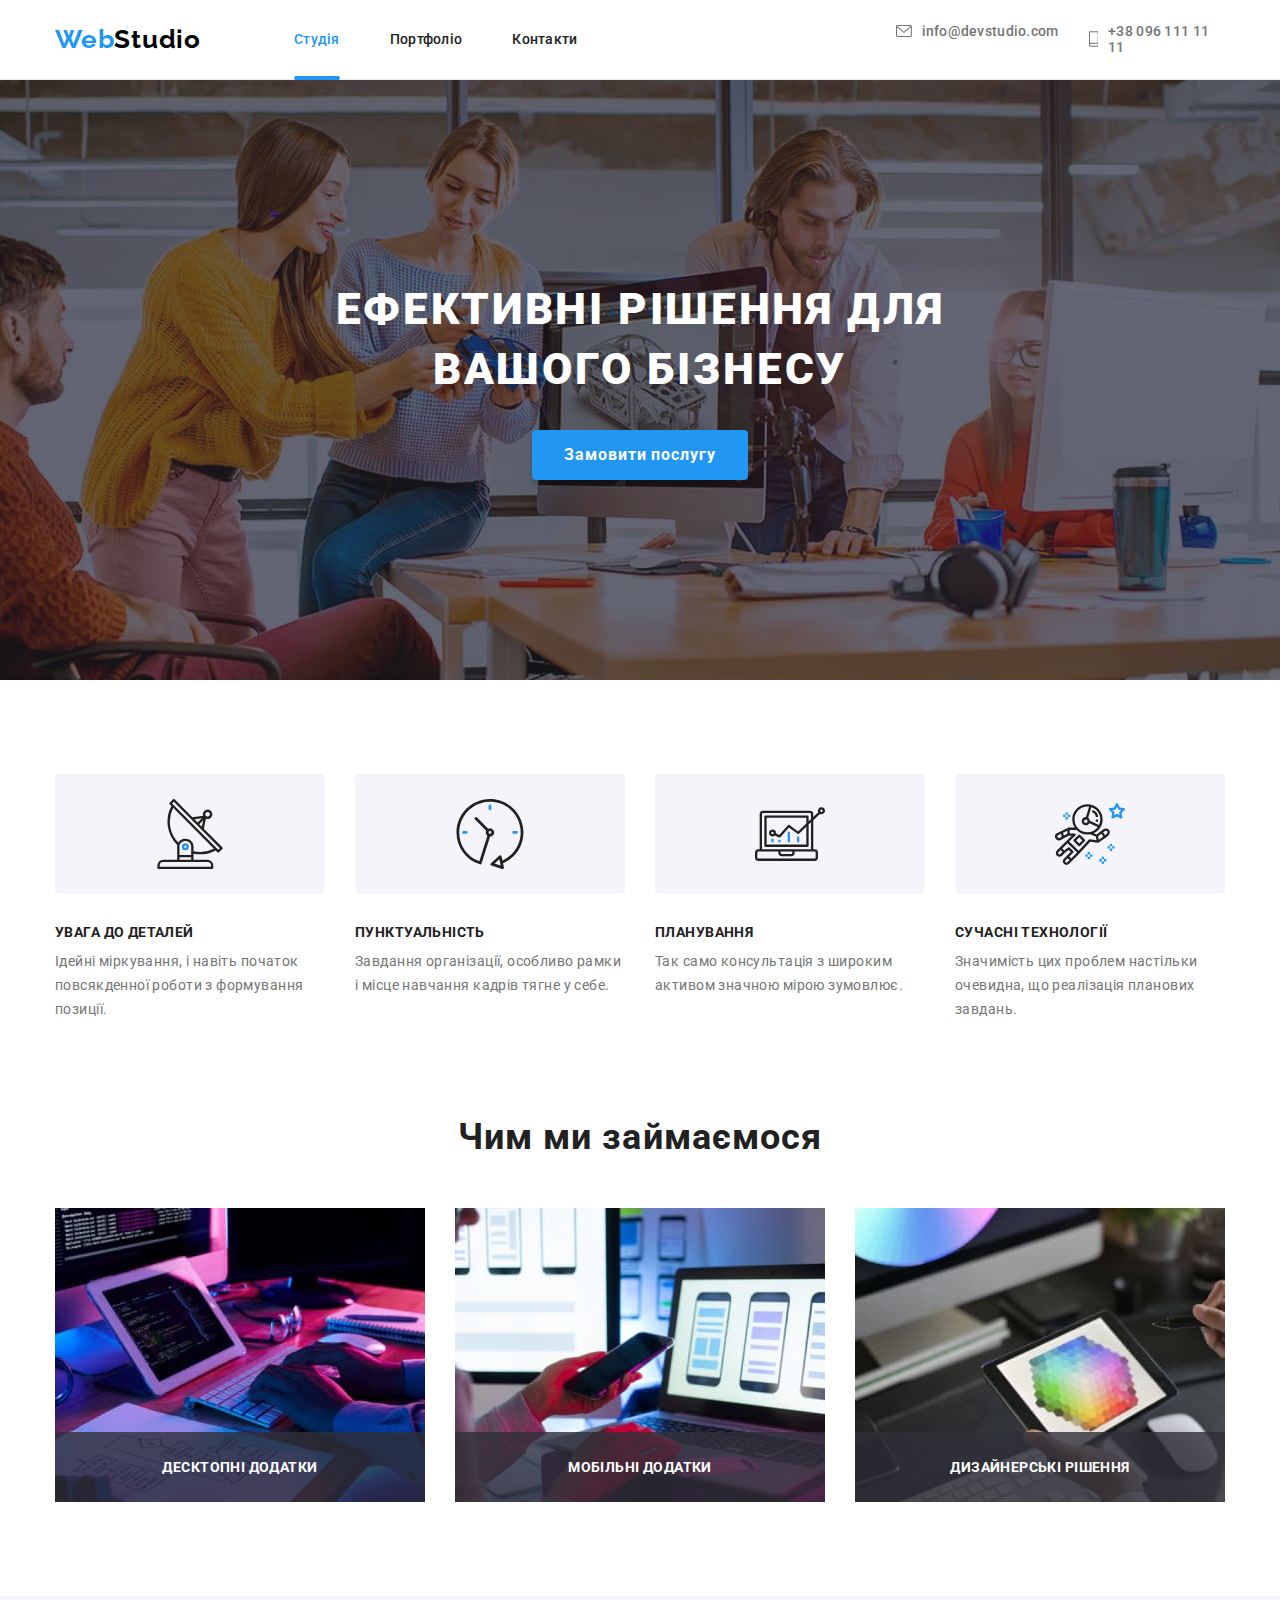
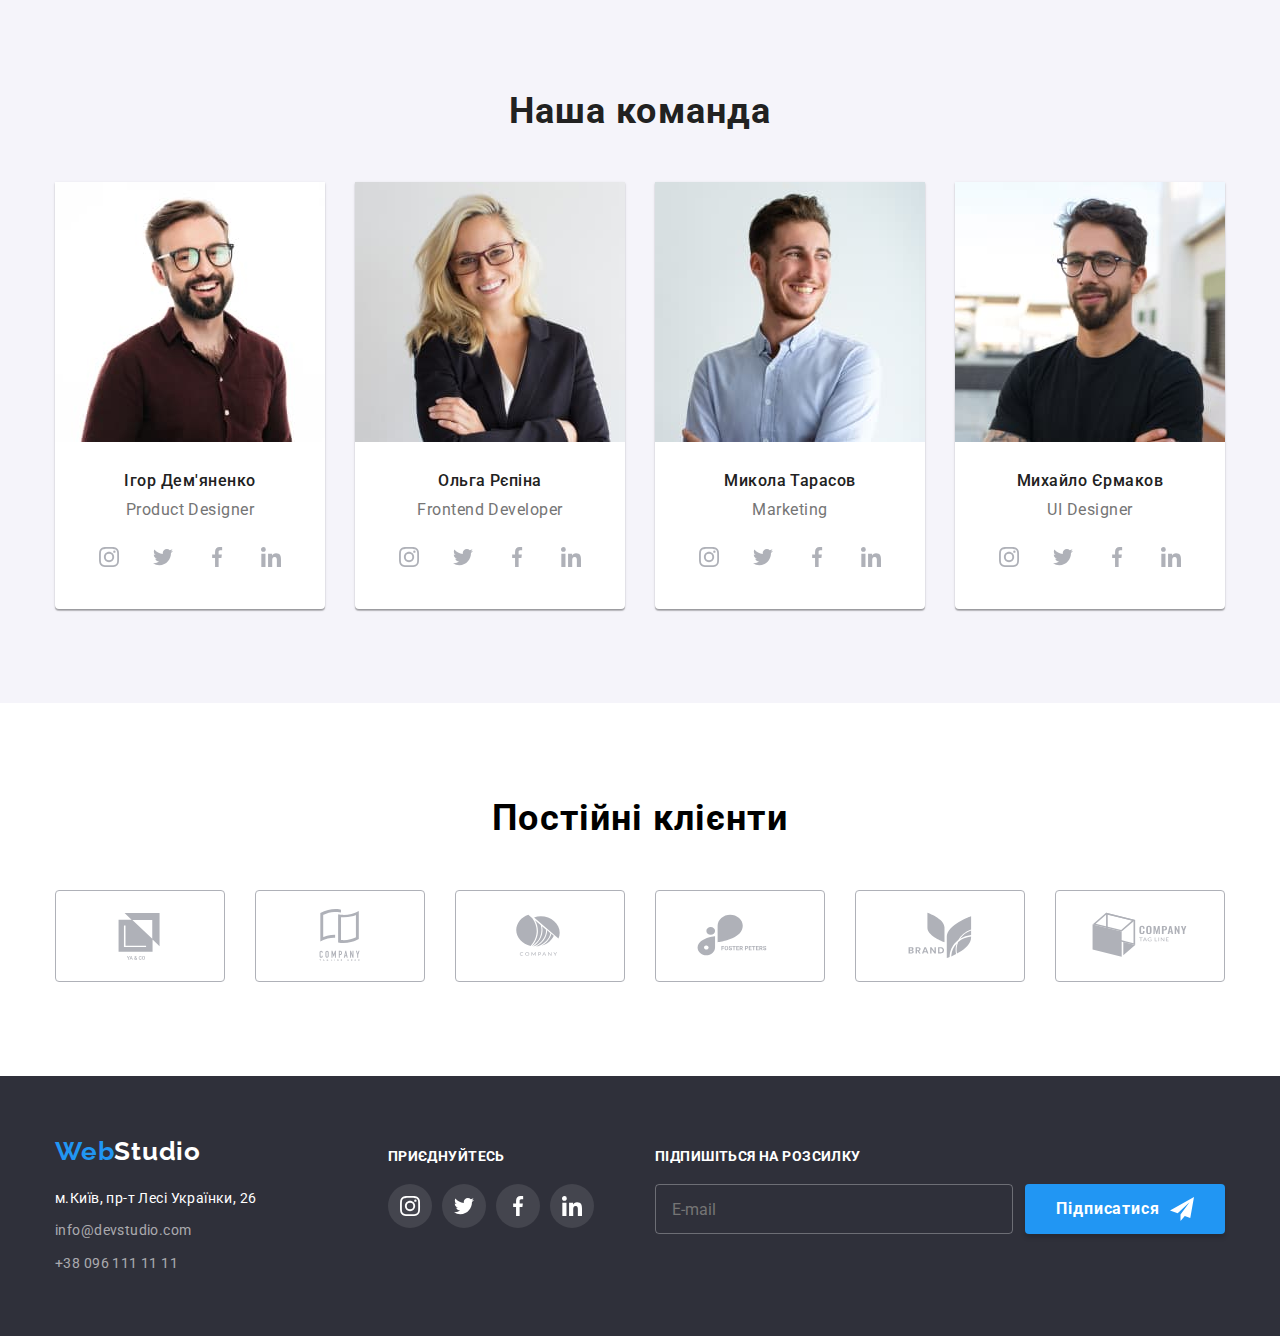
==== index.html @ 56762516 "classes renamed" ====
<!DOCTYPE html>
<html lang="uk">
  <head>
    <meta charset="UTF-8" />
    <meta http-equiv="X-UA-Compatible" content="IE=edge" />
    <meta name="viewport" content="width=device-width, initial-scale=1.0" />
    <link
      rel="stylesheet"
      href="https://cdnjs.cloudflare.com/ajax/libs/modern-normalize/3.0.1/modern-normalize.min.css"
    />
    <link rel="preconnect" href="https://fonts.googleapis.com" />
    <link rel="preconnect" href="https://fonts.gstatic.com" crossorigin />
    <link
      href="https://fonts.googleapis.com/css2?family=Raleway:wght@700&family=Roboto:ital,wght@0,400;0,500;0,700;0,900;1,100&display=swap"
      rel="stylesheet"
    />
    <link rel="stylesheet" href="./CSS/main.min.css" />
    <title>WebStudio</title>
  </head>
  <body>
    <header class="header">
      <div class="container container--header">
        <nav class="navigation">
          <ul class="navigation__list">
            <li class="navigation__item">
              <a href="index.html" class="logo"><span class="logo__web">Web</span>Studio</a>
            </li>
            <li class="navigation__item">
              <a href="index.html" class="navigation__link navigation__link--active">Студія</a>
            </li>
            <li class="navigation__item">
              <a href="portfolio.html" class="navigation__link">Портфоліо</a>
            </li>
            <li class="navigation__item">
              <a href="test.html" class="navigation__link">Контакти</a>
            </li>
          </ul>
        </nav>
        <address class="contacts">
          <ul class="contacts__list">
            <li class="contacts__item">
              <a href="mailto:info@devstudio.com" class="contacts__link">
                <svg class="contacts__icon" width="16px" height="12px">
                  <use href="./images/SVG/icons.svg#icon-email"></use>
                </svg>
                info@devstudio.com</a
              >
            </li>
            <li class="contacts__item">
              <a href="tel:+380961111111" class="contacts__link">
                <svg class="contacts__icon" width="10" height="16">
                  <use href="./images/SVG/icons.svg#icon-phone"></use></svg
                >+38 096 111 11 11</a
              >
            </li>
          </ul>
        </address>
      </div>
    </header>
    <main>
      <section class="section section--hero">
        <div class="container container--hero">
          <h1 class="hero">Ефективні рішення для вашого бізнесу</h1>
          <button type="submit" class="main-button" data-modal-open>Замовити послугу</button>
        </div>
      </section>
      <section class="section section--our-benefits">
        <div class="container">
          <div class="our-benefits">
            <h2 class="our-benefits__headline">Our benefits</h2>
            <ul class="our-benefits__list">
              <li class="our-benefits__item">
                <div class="our-benefits__icon-card">
                  <svg class="our-benefits__icon" width="70px" height="70px">
                    <use href="/images/SVG/icons.svg#icon-antenna"></use>
                  </svg>
                </div>
                <h3 class="our-benefits__subtitle">УВАГА ДО ДЕТАЛЕЙ</h3>
                <p class="our-benefits__description">
                  Ідейні міркування, і навіть початок повсякденної роботи з формування позиції.
                </p>
              </li>
              <li class="our-benefits__item">
                <div class="our-benefits__icon-card">
                  <svg class="our-benefits__icon" width="70px" height="70px">
                    <use href="/images/SVG/icons.svg#icon-clock"></use>
                  </svg>
                </div>
                <h3 class="our-benefits__subtitle">ПУНКТУАЛЬНІСТЬ</h3>
                <p class="our-benefits__description">
                  Завдання організації, особливо рамки і місце навчання кадрів тягне у себе.
                </p>
              </li>
              <li class="our-benefits__item">
                <div class="our-benefits__icon-card">
                  <svg class="our-benefits__icon" width="70px" height="70px">
                    <use href="/images/SVG/icons.svg#icon-diagram"></use>
                  </svg>
                </div>
                <h3 class="our-benefits__subtitle">ПЛАНУВАННЯ</h3>
                <p class="our-benefits__description">
                  Так само консультація з широким активом значною мірою зумовлює.
                </p>
              </li>
              <li class="our-benefits__item">
                <div class="our-benefits__icon-card">
                  <svg class="our-benefits__icon" width="70px" height="70px">
                    <use href="/images/SVG/icons.svg#icon-astronaut"></use>
                  </svg>
                </div>
                <h3 class="our-benefits__subtitle">СУЧАСНІ ТЕХНОЛОГІЇ</h3>
                <p class="our-benefits__description">
                  Значимість цих проблем настільки очевидна, що реалізація планових завдань.
                </p>
              </li>
            </ul>
          </div>
        </div>
      </section>
      <section class="section">
        <div class="container">
          <div class="what-do-we-do">
            <h2 class="what-do-we-do__title">Чим ми займаємося</h2>
            <ul class="what-do-we-do__list">
              <li class="what-do-we-do__item">
                <img
                  src="/images/our-services/our-services1.jpg"
                  alt="Робочий стіл програміста який кодить. Клавіатура, монітор, планшет, мишка."
                  width="370px"
                  class="what-do-we-do__card"
                />
                <h3 class="what-do-we-do__description">Десктопні додатки</h3>
              </li>
              <li class="what-do-we-do__item">
                <img
                  src="/images/our-services/our-services2.jpg"
                  alt="Програміст що сидить за ноутбуком з телефоном в руці"
                  width="370px"
                  class="what-do-we-do__card"
                />
                <h3 class="what-do-we-do__description">Мобільні додатки</h3>
              </li>
              <li class="what-do-we-do__item">
                <img
                  src="/images/our-services/our-services3.jpg"
                  alt="Планшет на якому працюють"
                  width="370px"
                  class="what-do-we-do__card"
                />
                <h3 class="what-do-we-do__description">Дизайнерські рішення</h3>
              </li>
            </ul>
          </div>
        </div>
      </section>
      <section class="section section--our-team">
        <div class="container">
          <div class="our-team">
            <h2 class="our-team__headline">Наша команда</h2>
            <ul class="our-team__list">
              <li class="our-team__item">
                <img
                  src="/images/employee/employee1.jpg"
                  alt="Чоловік в окулярах з бородою в бордовій футболці"
                  width="270px"
                />
                <div class="our-team__info">
                  <h3 class="our-team__employee">Ігор Дем'яненко</h3>
                  <p class="our-team__position">Product Designer</p>
                  <div class="social-media">
                    <ul class="social-media__list">
                      <li class="social-media__item">
                        <a href="#" class="social-media__link">
                          <svg class="social-media__icon" width="20x" height="20px">
                            <use href="/images/SVG/icons.svg#icon-instagram"></use></svg
                        ></a>
                      </li>
                      <li class="social-media__item">
                        <a href="#" class="social-media__link">
                          <svg class="social-media__icon" width="20x" height="20px">
                            <use href="/images/SVG/icons.svg#icon-twitter"></use></svg
                        ></a>
                      </li>
                      <li class="social-media__item">
                        <a href="#" class="social-media__link">
                          <svg class="social-media__icon" width="20x" height="20px">
                            <use href="/images/SVG/icons.svg#icon-facebook"></use></svg
                        ></a>
                      </li>
                      <li class="social-media__item">
                        <a href="#" class="social-media__link">
                          <svg class="social-media__icon" width="20x" height="20px">
                            <use href="/images/SVG/icons.svg#icon-linkedin"></use></svg
                        ></a>
                      </li>
                    </ul>
                  </div>
                </div>
              </li>
              <li class="our-team__item">
                <img
                  src="/images/employee/employee2.jpg"
                  alt="Жінка в окулярах з білим волоссям в офісному піджаку"
                  width="270px"
                />
                <div class="our-team__info">
                  <h3 class="our-team__employee">Ольга Рєпіна</h3>
                  <p class="our-team__position">Frontend Developer</p>
                  <div class="social-media">
                    <ul class="social-media__list">
                      <li class="social-media__item">
                        <a href="#" class="social-media__link">
                          <svg class="social-media__icon" width="20x" height="20px">
                            <use href="/images/SVG/icons.svg#icon-instagram"></use></svg
                        ></a>
                      </li>
                      <li class="social-media__item">
                        <a href="#" class="social-media__link">
                          <svg class="social-media__icon" width="20x" height="20px">
                            <use href="/images/SVG/icons.svg#icon-twitter"></use></svg
                        ></a>
                      </li>
                      <li class="social-media__item">
                        <a href="#" class="social-media__link">
                          <svg class="social-media__icon" width="20x" height="20px">
                            <use href="/images/SVG/icons.svg#icon-facebook"></use></svg
                        ></a>
                      </li>
                      <li class="social-media__item">
                        <a href="#" class="social-media__link">
                          <svg class="social-media__icon" width="20x" height="20px">
                            <use href="/images/SVG/icons.svg#icon-linkedin"></use></svg
                        ></a>
                      </li>
                    </ul>
                  </div>
                </div>
              </li>
              <li class="our-team__item">
                <img
                  src="/images/employee/employee3.jpg"
                  alt="Чоловік що посміхається в блакитній рубашці"
                  width="270px"
                />
                <div class="our-team__info">
                  <h3 class="our-team__employee">Микола Тарасов</h3>
                  <p class="our-team__position">Marketing</p>
                  <div class="social-media">
                    <ul class="social-media__list">
                      <li class="social-media__item">
                        <a href="#" class="social-media__link">
                          <svg class="social-media__icon" width="20x" height="20px">
                            <use href="/images/SVG/icons.svg#icon-instagram"></use></svg
                        ></a>
                      </li>
                      <li class="social-media__item">
                        <a href="#" class="social-media__link">
                          <svg class="social-media__icon" width="20x" height="20px">
                            <use href="/images/SVG/icons.svg#icon-twitter"></use></svg
                        ></a>
                      </li>
                      <li class="social-media__item">
                        <a href="#" class="social-media__link">
                          <svg class="social-media__icon" width="20x" height="20px">
                            <use href="/images/SVG/icons.svg#icon-facebook"></use></svg
                        ></a>
                      </li>
                      <li class="social-media__item">
                        <a href="#" class="social-media__link">
                          <svg class="social-media__icon" width="20x" height="20px">
                            <use href="/images/SVG/icons.svg#icon-linkedin"></use></svg
                        ></a>
                      </li>
                    </ul>
                  </div>
                </div>
              </li>
              <li class="our-team__item">
                <img
                  src="/images/employee/employee4.jpg"
                  alt=" Чоловік, в окулярах з темним волоссям і бородою, стоїть з схрещеними руками."
                  width="270px"
                />
                <div class="our-team__info">
                  <h3 class="our-team__employee">Михайло Єрмаков</h3>
                  <p class="our-team__position">UI Designer</p>
                  <div class="social-media">
                    <ul class="social-media__list">
                      <li class="social-media__item">
                        <a href="#" class="social-media__link">
                          <svg class="social-media__icon" width="20x" height="20px">
                            <use href="/images/SVG/icons.svg#icon-instagram"></use></svg
                        ></a>
                      </li>
                      <li class="social-media__item">
                        <a href="#" class="social-media__link">
                          <svg class="social-media__icon" width="20x" height="20px">
                            <use href="/images/SVG/icons.svg#icon-twitter"></use></svg
                        ></a>
                      </li>
                      <li class="social-media__item">
                        <a href="#" class="social-media__link">
                          <svg class="social-media__icon" width="20x" height="20px">
                            <use href="/images/SVG/icons.svg#icon-facebook"></use></svg
                        ></a>
                      </li>
                      <li class="social-media__item">
                        <a href="#" class="social-media__link">
                          <svg class="social-media__icon" width="20x" height="20px">
                            <use href="/images/SVG/icons.svg#icon-linkedin"></use></svg
                        ></a>
                      </li>
                    </ul>
                  </div>
                </div>
              </li>
            </ul>
          </div>
        </div>
      </section>
      <section class="section">
        <div class="container">
          <div class="clients">
            <h2 class="clients__title">Постійні клієнти</h2>
            <ul class="clients__list">
              <li class="clients__item">
                <a href="" class="clients__link">
                  <svg class="clients__icon" width="160" height="60">
                    <use href="/images/SVG/icons.svg#icon-logo-1"></use></svg
                ></a>
              </li>
              <li class="clients__item">
                <a href="" class="clients__link">
                  <svg class="clients__icon" width="160" height="60">
                    <use href="/images/SVG/icons.svg#icon-logo-2"></use></svg
                ></a>
              </li>
              <li class="clients__item">
                <a href="" class="clients__link">
                  <svg class="clients__icon" width="160" height="60">
                    <use href="/images/SVG/icons.svg#icon-logo-3"></use></svg
                ></a>
              </li>
              <li class="clients__item">
                <a href="" class="clients__link">
                  <svg class="clients__icon" width="160" height="60">
                    <use href="/images/SVG/icons.svg#icon-logo-4"></use></svg
                ></a>
              </li>
              <li class="clients__item">
                <a href="" class="clients__link">
                  <svg class="clients__icon" width="160" height="60">
                    <use href="/images/SVG/icons.svg#icon-logo-5"></use></svg
                ></a>
              </li>
              <li class="clients__item">
                <a href="" class="clients__link">
                  <svg class="clients__icon" width="160" height="60">
                    <use href="/images/SVG/icons.svg#icon-logo-6"></use></svg
                ></a>
              </li>
            </ul>
          </div>
        </div>
      </section>
    </main>
    <footer class="footer">
      <div class="container container--footer">
        <div>
          <a href="index.html" class="logo logo--footer"
            ><span class="logo__web">Web</span>Studio</a
          >
          <address>
            <ul>
              <li class="footer__item">
                <a href="https://www.google.com/maps" class="footer__link footer__link--location"
                  >м.Київ, пр-т Лесі Українки, 26</a
                >
              </li>
              <li class="footer__item">
                <a href="mailto:info@devstudio.com" class="footer__link">info@devstudio.com </a>
              </li>
              <li class="footer__item">
                <a href="tel:+380961111111" class="footer__link">+38 096 111 11 11</a>
              </li>
            </ul>
          </address>
        </div>
        <div class="footer__social-media">
          <h2 class="footer__join">приєднуйтесь</h2>
          <div class="social-media">
            <ul class="social-media__list social-media__list--footer">
              <li class="social-media__item">
                <a href="#" class="social-media__link social-media__link--footer">
                  <svg
                    class="social-media__icon social-media__icon--footer"
                    width="20x"
                    height="20px"
                  >
                    <use href="/images/SVG/icons.svg#icon-instagram"></use></svg
                ></a>
              </li>
              <li class="social-media__item">
                <a href="#" class="social-media__link social-media__link--footer">
                  <svg
                    class="social-media__icon social-media__icon--footer"
                    width="20x"
                    height="20px"
                  >
                    <use href="/images/SVG/icons.svg#icon-twitter"></use></svg
                ></a>
              </li>
              <li class="social-media__item">
                <a href="#" class="social-media__link social-media__link--footer">
                  <svg
                    class="social-media__icon social-media__icon--footer"
                    width="20x"
                    height="20px"
                  >
                    <use href="/images/SVG/icons.svg#icon-facebook"></use></svg
                ></a>
              </li>
              <li class="social-media__item">
                <a href="#" class="social-media__link social-media__link--footer">
                  <svg
                    class="social-media__icon social-media__icon--footer"
                    width="20x"
                    height="20px"
                  >
                    <use href="/images/SVG/icons.svg#icon-linkedin"></use></svg
                ></a>
              </li>
            </ul>
          </div>
        </div>
        <div class="subscription">
          <h2 class="subscription__title">Підпишіться на розсилку</h2>
          <form name="subscription" class="subscription__form">
            <input
              type="email"
              class="subscription__input"
              placeholder="E-mail"
              name="subscription-email"
            />
            <button type="submit" class="main-button main-button--footer">
              Підписатися
              <svg class="icon-telegram" width="24" height="24">
                <use href="/images/SVG/icons.svg#icon-telegram"></use>
              </svg>
            </button>
          </form>
        </div>
      </div>
    </footer>
    <div class="backdrop is-hidden" data-modal>
      <div class="modal">
        <button type="button" class="modal-button-close" data-modal-close>
          <svg class="modal-button-close-icon" width="11px" height="11px">
            <use href="/images/SVG/icons.svg#icon-close"></use>
          </svg>
        </button>
        <div>
          <h2 class="modal-title">Залиште свої дані, ми вам передзвонимо</h2>
          <form name="customer-data">
            <label for="user-name" class="modal-input-label">Ім'я</label>
            <div class="modal-input-wrapper">
              <input type="text" id="user-name" name="user-name" class="modal-input" />
              <svg class="input-icon" width="18px" height="18px">
                <use href="/images/SVG/icons.svg#icon-person"></use>
              </svg>
            </div>

            <label for="user-phone" class="modal-input-label">Телефон</label>
            <div class="modal-input-wrapper">
              <input type="tel" id="user-phone" name="user-phone" class="modal-input" />
              <svg class="input-icon" width="18px" height="18px">
                <use href="/images/SVG/icons.svg#icon-pick-up-phone"></use>
              </svg>
            </div>

            <label for="user-email" class="modal-input-label">Пошта</label>
            <div class="modal-input-wrapper">
              <input type="email" id="user-email" name="user-email" class="modal-input" />
              <svg class="input-icon" width="18px" height="18px">
                <use href="/images/SVG/icons.svg#icon-input-email"></use>
              </svg>
            </div>

            <label for="user-comment" class="modal-input-label">Коментар</label>
            <textarea
              name="user-comment"
              id="user-comment"
              placeholder="Введіть текст"
              class="modal-comment"
            ></textarea>

            <div class="terms-agreement-wrapper">
              <input
                type="checkbox"
                id="terms-checkbox"
                class="checkbox-input visually-hidden"
                name="terms-agreement"
              />
              <label for="terms-checkbox" class="checkbox-label"
                >Погоджуюся з розсилкою та приймаю
                <a href="#" class="terms-link">Умови договору</a></label
              >
            </div>
            <button type="submit" class="main-button main-button--submit">Відправити</button>
          </form>
        </div>
      </div>
    </div>
    <script src="./js/modal.js"></script>
  </body>
</html>
---- CSS/main.min.css ----
:root{--main-color: #212121;--secondary-color: #2196F3;--description-color: #757575;--function: cubic-bezier(0.4, 0, 0.2, 1) 250ms}body{font-family:Roboto,sans-serif;font-weight:400;font-style:normal}a{text-decoration:none}h1,h2,h3,h4,h5,h6{margin:0;padding:0}p{margin:0}ul{padding-left:0;margin:0;list-style:none}img{display:block}button{margin:0;border:0}.container{width:1200px;padding:0 15px;margin:0 auto}.section{padding-top:94px;padding-bottom:94px}.header{border-bottom:1px solid #ececec}.container--header{display:flex;align-items:center}.navigation__list{display:flex;list-style:none;align-items:center}.navigation__item{margin-right:50px;padding-bottom:31px;padding-top:32px;position:relative}.navigation__item:first-child{margin-right:93px;padding:0}.navigation__item:last-child{margin-right:0}.navigation__link{display:block;color:var(--main-color);font-weight:500;font-size:14px;line-height:1.14;letter-spacing:.02em;transition:color var(--function)}.navigation__link:hover,.navigation__link:focus{color:var(--secondary-color)}.navigation__link--active{color:var(--secondary-color)}.navigation__link--active::before{position:absolute;width:100%;height:4px;border-radius:2px;content:"";background-color:var(--secondary-color);bottom:-1px}.contacts{margin-left:318px}.contacts__list{display:flex;margin:0;list-style:none;padding:0}.contacts__item{margin-right:30px}.contacts__item:last-child{margin-right:0}.contacts__link{color:var(--description-color);font-style:normal;font-size:14px;line-height:1.17;font-weight:500;letter-spacing:.02em;display:flex;align-items:center;transition:color var(--function)}.contacts__icon{fill:var(--description-color);margin-right:10px;transition:fill var(--function)}.contacts__link:hover,.contacts__link:focus,.contacts__link:hover .contacts__icon,.contacts__link:focus .contacts__icon{color:var(--secondary-color);fill:var(--secondary-color)}.logo{font-family:raleway,sans-serif;font-weight:700;font-size:26px;line-height:1.19;color:#000;padding-top:24px;padding-bottom:24px;letter-spacing:.03em}.logo__web{color:var(--secondary-color)}.logo--footer{display:block;color:#fff;padding:0;margin-bottom:20px}.social-media__list{display:flex;gap:10px}.social-media__link{width:44px;height:44px;display:flex;justify-content:center;align-items:center;border-radius:50%;transition:background-color var(--function)}.social-media__icon{fill:#afb1b8;transition:fill var(--function)}.social-media__link:hover,.social-media__link:focus{background-color:var(--secondary-color)}.social-media__link:hover .social-media__icon,.social-media__link:focus .social-media__icon{fill:#fff}.social-media__link--footer{background-color:rgba(255,255,255,.1)}.social-media__icon--footer{fill:#fff}.section--hero{background-color:#2f303a;padding-top:200px;padding-bottom:200px;background-image:linear-gradient(to bottom, rgba(47, 48, 58, 0.4), rgba(47, 48, 58, 0.4)),url(/images/hero-image.jpg);background-repeat:no-repeat;background-position:center}.container--hero{display:flex;flex-direction:column;align-items:center}.hero{color:#fff;width:696px;text-transform:uppercase;font-weight:900;letter-spacing:.06em;font-size:44px;line-height:1.36;text-align:center;margin-bottom:30px}.section--our-benefits{padding-top:94px;padding-bottom:0}.our-benefits__headline{display:none}.our-benefits__list{display:flex;gap:30px}.our-benefits__icon-card{background-color:#f5f4fa;display:flex;justify-content:center;padding:25px 100px;margin-bottom:30px;border-radius:4px}.our-benefits__subtitle{font-size:14px;line-height:1.17;text-transform:uppercase;letter-spacing:.03em;margin-bottom:10px;color:var(--main-color)}.our-benefits__description{color:var(--description-color);letter-spacing:.03em;font-size:14px;line-height:1.71}.what-do-we-do__title{display:flex;justify-content:center;font-size:36px;line-height:1.17;letter-spacing:.03em;color:var(--main-color);margin-bottom:50px}.what-do-we-do__list{display:flex;justify-content:center;gap:30px}.what-do-we-do__item{position:relative}.what-do-we-do__description{display:flex;justify-content:center;align-items:center;background-color:rgba(47,48,58,.8);text-transform:uppercase;font-size:14px;line-height:1.172;width:370px;padding-top:27px;padding-bottom:27px;color:#fff;letter-spacing:.03em;position:absolute;bottom:0}.section--our-team{background-color:#f5f4fa}.our-team__headline{display:flex;justify-content:center;font-size:36px;line-height:1.17;color:var(--main-color);letter-spacing:.03em;margin-bottom:50px}.our-team__list{display:flex;gap:30px}.our-team__item{display:flex;flex-direction:column;align-items:center;background-color:#fff;box-shadow:0 2px 1px rgba(0,0,0,.2),0 1px 1px rgba(0,0,0,.14),0 1px 3px rgba(0,0,0,.12);border-bottom-left-radius:4px;border-bottom-right-radius:4px}.our-team__info{display:flex;flex-direction:column;align-items:center;padding:30px 32px}.our-team__employee{margin-bottom:10px;font-weight:500;font-size:16px;line-height:1.17;letter-spacing:.03em;color:var(--main-color)}.our-team__position{font-size:16px;line-height:1.17;letter-spacing:.03em;color:var(--description-color);margin-bottom:16px}.clients__title{display:flex;justify-content:center;font-size:36px;line-height:1.171;margin-bottom:50px;letter-spacing:.03em}.clients__list{display:flex;justify-content:center;gap:30px}.clients__link{display:flex;justify-content:center;align-items:center;width:170px;height:92px;border:1px solid #afb1b8;border-radius:4px;transition:border cubic-bezier(0.4, 0, 0.2, 1) 250ms}.clients__icon{fill:#afb1b8;transition:fill cubic-bezier(0.4, 0, 0.2, 1) 250ms}.clients__link:hover,.clients__link:focus,.clients__link:hover .clients__icon,.clients__link:focus .clients__icon{border-color:var(--secondary-color);fill:var(--secondary-color);cursor:pointer}.backdrop{position:fixed;background-color:rgba(0,0,0,.2);width:100%;height:100%;top:0;left:0;transition:opacity cubic-bezier(0.4, 0, 0.2, 1) 250ms,visibility cubic-bezier(0.4, 0, 0.2, 1) 250ms}.modal{position:absolute;top:50%;left:50%;transform:translate(-50%, -50%);width:528px;height:581px;background-color:#fff;padding:40px;box-shadow:0 2px 1px rgba(0,0,0,.2),0 1px 1px rgba(0,0,0,.14),0 1px 3px rgba(0,0,0,.12)}.modal-button-close{position:absolute;top:8px;right:8px;width:30px;height:30px;border-radius:50%;border:1px solid rgba(0,0,0,.1);background-color:#fff;cursor:pointer}.is-hidden{opacity:0;visibility:hidden;pointer-events:none}.modal-title{font-size:20px;line-height:1.172;color:var(--main-color);letter-spacing:.03em;display:flex;justify-content:center;margin-bottom:12px}.modal-input-label{display:block;font-size:12px;line-height:1.1716667;color:var(--description-color);letter-spacing:.01em;margin-bottom:4px}.modal-input{height:40px;padding:12px 12px 12px 42px;border-radius:4px;border:1px solid rgba(33,33,33,.2);width:100%;outline:none;font-size:16px;line-height:16px;transition:border-color cubic-bezier(0.4, 0, 0.2, 1) 250ms}.modal-input:focus,.modal-input:focus+.input-icon{border-color:var(--secondary-color);fill:var(--secondary-color)}.modal-input-wrapper{position:relative;margin-bottom:10px}.modal-input-wrapper:not(:last-child){margin-bottom:10px}.input-icon{position:absolute;left:12px;top:50%;transform:translateY(-50%);transition:fill cubic-bezier(0.4, 0, 0.2, 1) 250ms}.modal-comment{width:100%;height:120px;padding:12px 16px;font-size:12px;line-height:1.1716667;letter-spacing:.01em;border:1px solid rgba(33,33,33,.2);border-radius:4px;margin-bottom:20px;outline:none;transition:border-color cubic-bezier(0.4, 0, 0.2, 1) 250ms}.modal-comment:focus{border-color:var(--secondary-color)}.terms-agreement-wrapper{display:flex;align-items:center}.checkbox-label{position:relative;color:var(--description-color);font-size:14px;line-height:1.71;padding-left:36px;letter-spacing:.03em}.checkbox-label::before{position:absolute;content:"";width:16px;height:15px;border:2px solid var(--main-color);border-radius:2px;left:12px;top:50%;transform:translateY(-50%)}.checkbox-label::after{position:absolute;content:"";width:16px;height:15px;left:12px;top:50%;transform:translateY(-50%);background-image:url(/images/SVG/check.svg);opacity:0}.checkbox-input{-webkit-appearance:none;-moz-appearance:none;appearance:none}.checkbox-input:checked+.checkbox-label::after{opacity:1}.terms-link{text-decoration:underline;color:var(--secondary-color)}.main-button{width:216px;font-size:16px;line-height:1.875;font-weight:700;color:#fff;background-color:var(--secondary-color);letter-spacing:.06em;padding:10px 24px;border-radius:4px;transition:background-color var(--function);box-shadow:0 4px 4px rgba(0,0,0,.15)}.main-button:hover,.main-button:focus{background-color:#188ce8;cursor:pointer}.main-button--footer{display:flex;align-items:center;justify-content:center;width:200px}.icon-telegram{margin-left:10px}.main-button--submit{width:200px;margin-left:124px;margin-top:30px}.portfolio__title{display:none}.filter__list{display:flex;justify-content:center;margin-bottom:50px;gap:8px}.filter__button{font-weight:500;font-size:16px;line-height:1.625;padding:6px 25px;letter-spacing:.03em;border-radius:4px;background-color:#f5f4fa;color:var(--main-color);transition:color cubic-bezier(0.4, 0, 0.2, 1) 250ms,background-color cubic-bezier(0.4, 0, 0.2, 1) 250ms,box-shadow cubic-bezier(0.4, 0, 0.2, 1) 250ms}.filter__button:hover,.filter__button:focus{background-color:var(--secondary-color);color:#fff;cursor:pointer;box-shadow:0 2px 2px rgba(0,0,0,.12),0 1px 2px rgba(0,0,0,.08),0 3px 1px rgba(0,0,0,.1)}.portfolio__list{display:flex;flex-wrap:wrap;gap:30px}.portfolio__link{display:flex;flex-direction:column;transition:box-shadow cubic-bezier(0.4, 0, 0.2, 1) 250ms}.portfolio__link:hover,.portfolio__link:focus{box-shadow:1px 4px 6px 0 rgba(0,0,0,.16),0 4px 4px 0 rgba(0,0,0,.06),0 1px 1px 0 rgba(0,0,0,.12)}.portfolio__info{padding-top:20px;padding-bottom:19px;padding-left:23px;padding-right:23px;border-right:1px solid #eee;border-left:1px solid #eee;border-bottom:1px solid #eee}.portfolio__project{font-weight:700;font-size:18px;line-height:2;margin-bottom:4px;color:var(--main-color);letter-spacing:.06em}.portfolio__project-type{font-size:16px;line-height:1.875;color:var(--description-color);letter-spacing:.03em}.portfolio__card{position:relative;width:370px;height:294px;overflow:hidden}.portfolio__project-description{position:absolute;width:100%;height:100%;background-color:rgba(33,150,243,.9);color:#fff;top:0;transform:translateY(100%);transition:transform cubic-bezier(0.4, 0, 0.2, 1) 250ms;display:flex;padding-left:24px;padding-right:24px;justify-content:center;align-items:center;font-size:18px;line-height:1.556;letter-spacing:.03em}.portfolio__link:hover .portfolio__project-description,.portfolio__link:focus .portfolio__project-description{transform:translateY(0)}.footer{background-color:#2f303a;padding:60px 0}.container--footer{display:flex;justify-content:space-between}.footer__item{margin-bottom:9px;color:#fff}.footer__item:last-child{margin-bottom:0}.footer__link{color:rgba(255,255,255,.6);font-style:normal;font-size:14px;line-height:1.71;letter-spacing:.03em;transition:color cubic-bezier(0.4, 0, 0.2, 1) 250ms}.footer__link--location{color:#fff}.footer__link:hover,.footer__link:focus{color:var(--secondary-color)}.footer__social-media{padding-top:12px;margin-left:70px}.footer__join{text-transform:uppercase;font-size:14px;line-height:1.172;color:#fff;letter-spacing:.03em;margin-bottom:20px}.subscription{padding-top:12px}.subscription__title{text-transform:uppercase;font-size:14px;line-height:1.172;color:#fff;letter-spacing:.03em;margin-bottom:20px}.subscription__form{display:flex}.subscription__input{background-color:rgba(0,0,0,0);height:50px;width:358px;border:1px solid rgba(255,255,255,.3);border-radius:4px;color:#fff;outline:none;transition:border-color cubic-bezier(0.4, 0, 0.2, 1) 250ms;margin-right:12px;padding:15px 16px}.subscription__input:focus{border-color:var(--secondary-color)}/*# sourceMappingURL=main.min.css.map */
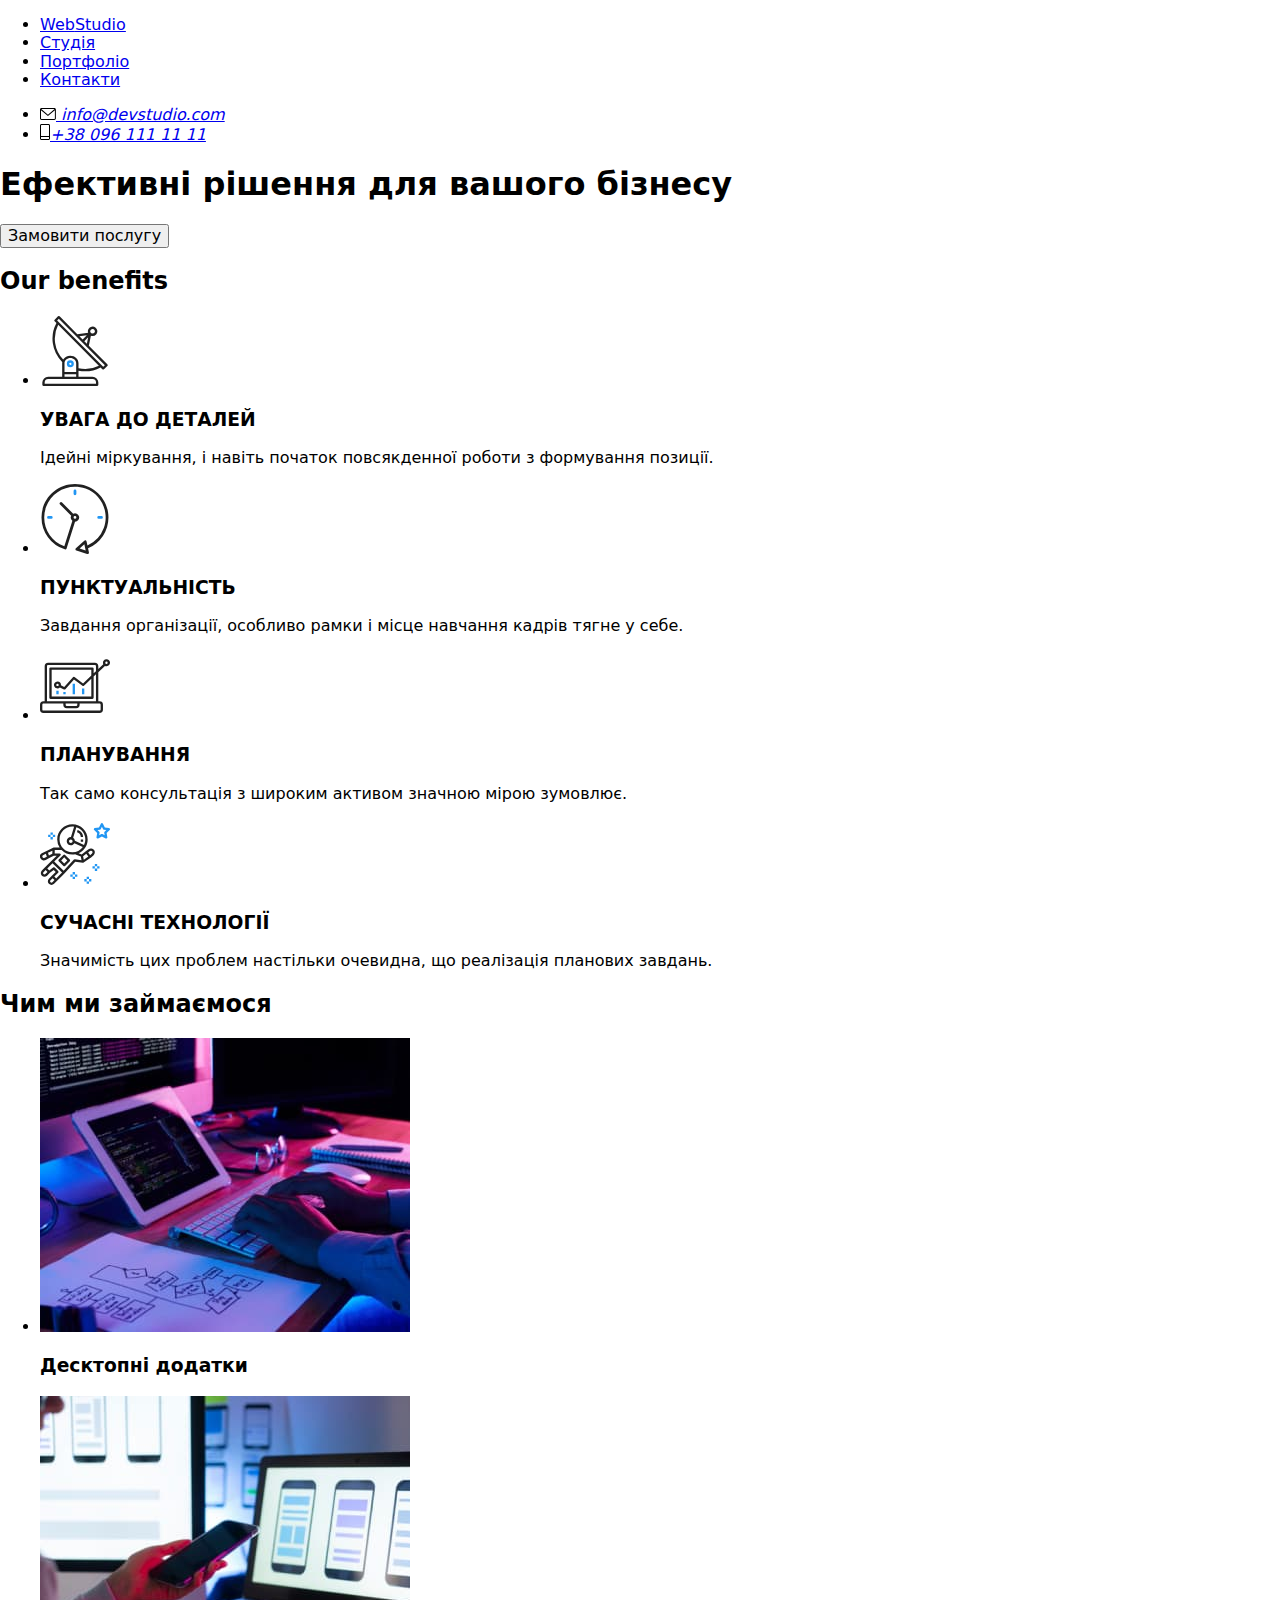
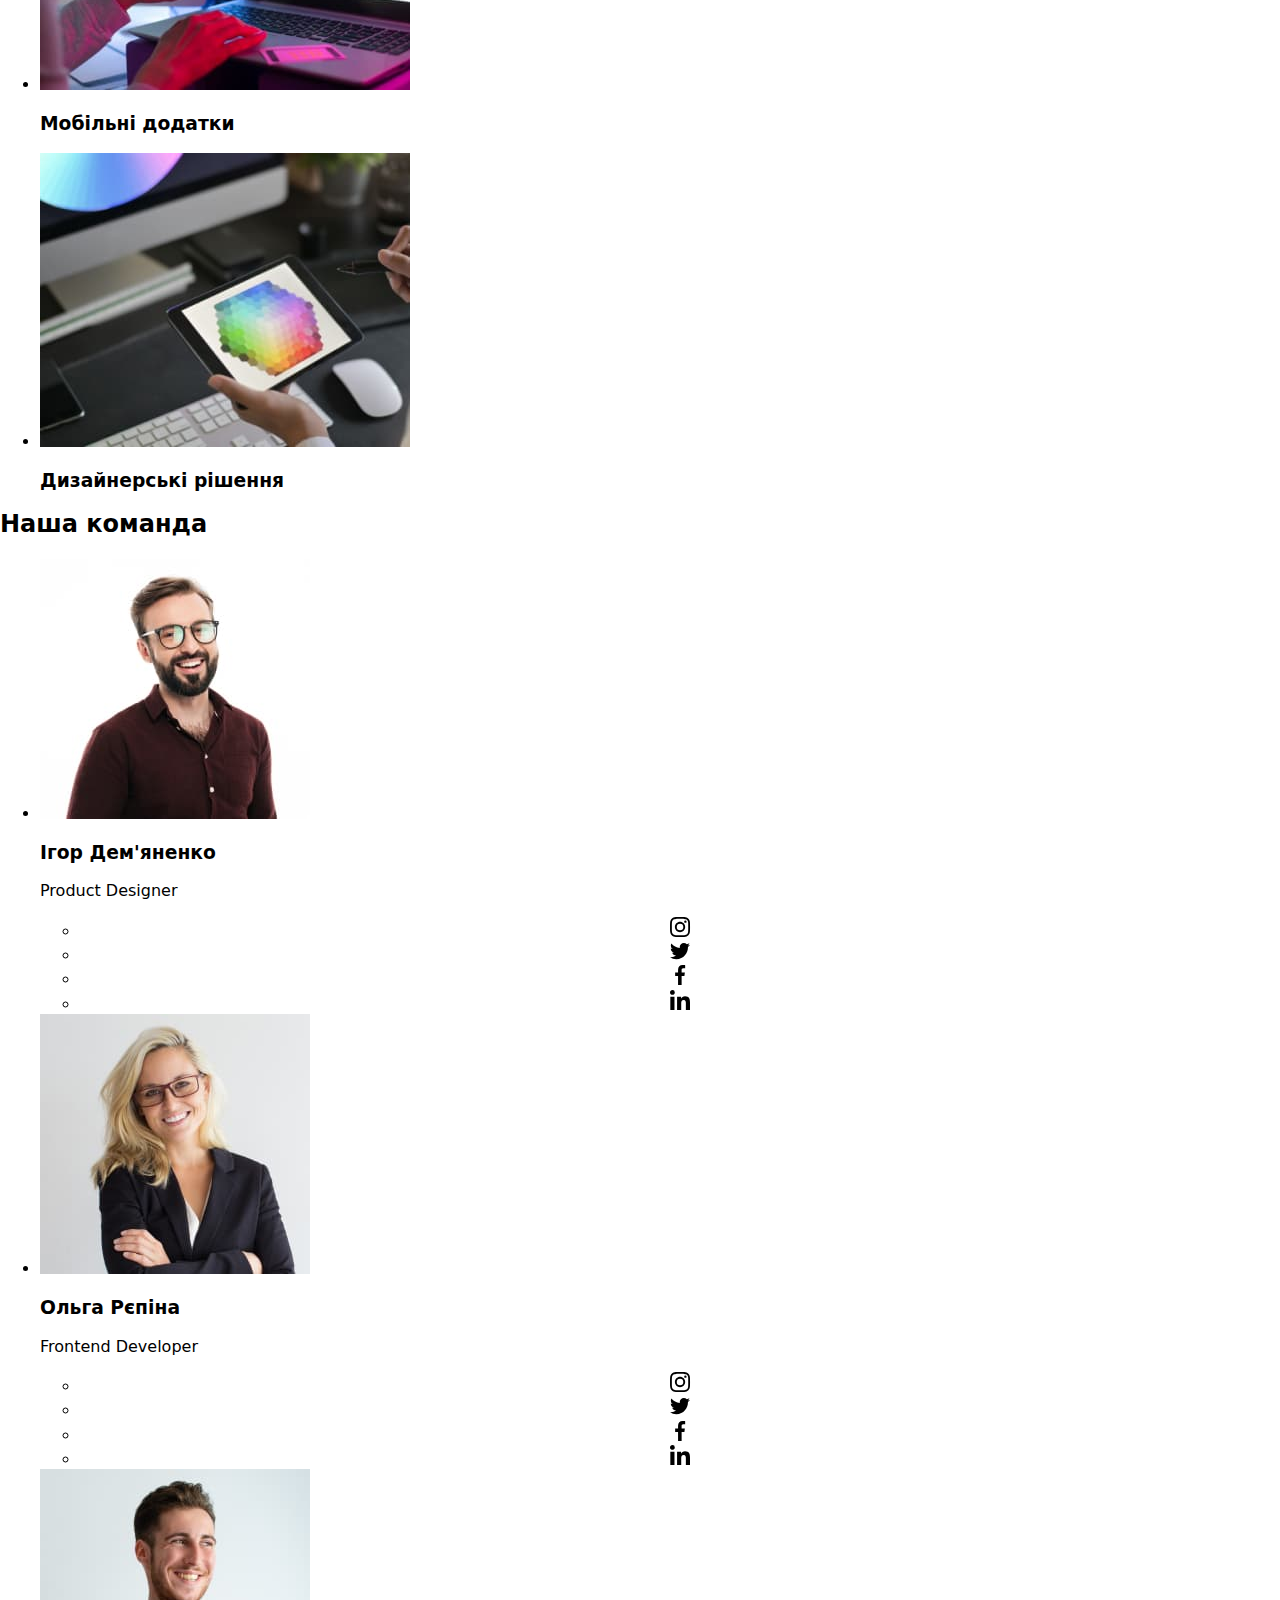
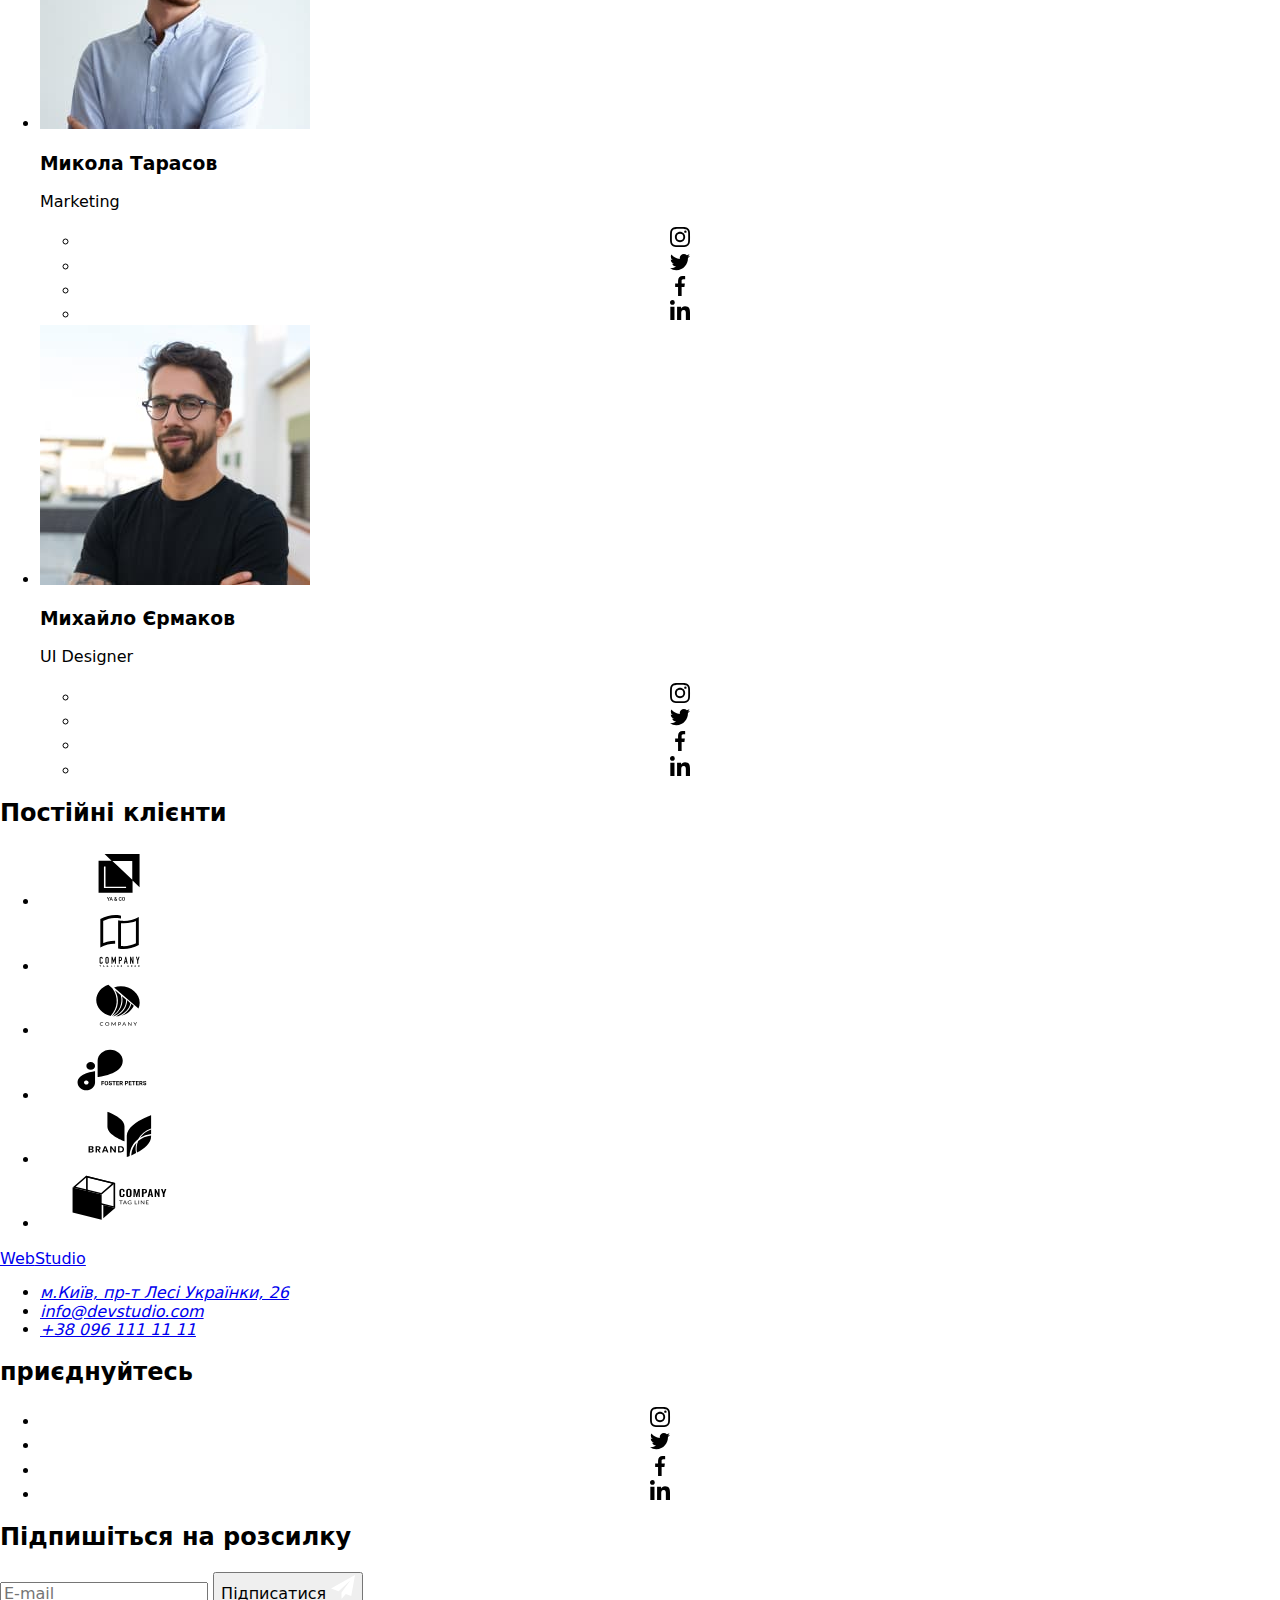
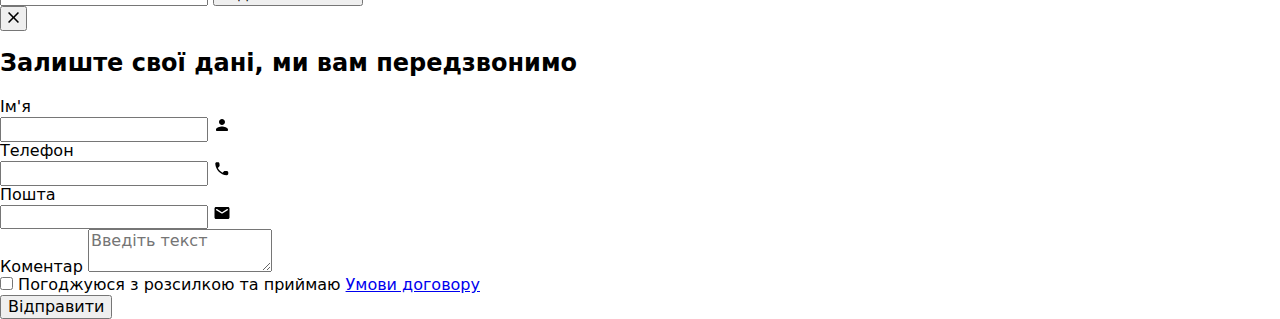
==== commit 4f60548c: "ndbfsdvfs" ====
--- a/index.html
+++ b/index.html
@@ -14,7 +14,7 @@
       href="https://fonts.googleapis.com/css2?family=Raleway:wght@700&family=Roboto:ital,wght@0,400;0,500;0,700;0,900;1,100&display=swap"
       rel="stylesheet"
     />
-    <link rel="stylesheet" href="./CSS/main.min.css" />
+    <link rel="stylesheet" href="./css/main.min.css" />
     <title>WebStudio</title>
   </head>
   <body>
@@ -72,7 +72,7 @@
               <li class="our-benefits__item">
                 <div class="our-benefits__icon-card">
                   <svg class="our-benefits__icon" width="70px" height="70px">
-                    <use href="/images/SVG/icons.svg#icon-antenna"></use>
+                    <use href="./images/SVG/icons.svg#icon-antenna"></use>
                   </svg>
                 </div>
                 <h3 class="our-benefits__subtitle">УВАГА ДО ДЕТАЛЕЙ</h3>
@@ -83,7 +83,7 @@
               <li class="our-benefits__item">
                 <div class="our-benefits__icon-card">
                   <svg class="our-benefits__icon" width="70px" height="70px">
-                    <use href="/images/SVG/icons.svg#icon-clock"></use>
+                    <use href="./images/SVG/icons.svg#icon-clock"></use>
                   </svg>
                 </div>
                 <h3 class="our-benefits__subtitle">ПУНКТУАЛЬНІСТЬ</h3>
@@ -94,7 +94,7 @@
               <li class="our-benefits__item">
                 <div class="our-benefits__icon-card">
                   <svg class="our-benefits__icon" width="70px" height="70px">
-                    <use href="/images/SVG/icons.svg#icon-diagram"></use>
+                    <use href="./images/SVG/icons.svg#icon-diagram"></use>
                   </svg>
                 </div>
                 <h3 class="our-benefits__subtitle">ПЛАНУВАННЯ</h3>
@@ -105,7 +105,7 @@
               <li class="our-benefits__item">
                 <div class="our-benefits__icon-card">
                   <svg class="our-benefits__icon" width="70px" height="70px">
-                    <use href="/images/SVG/icons.svg#icon-astronaut"></use>
+                    <use href="./images/SVG/icons.svg#icon-astronaut"></use>
                   </svg>
                 </div>
                 <h3 class="our-benefits__subtitle">СУЧАСНІ ТЕХНОЛОГІЇ</h3>
@@ -124,7 +124,7 @@
             <ul class="what-do-we-do__list">
               <li class="what-do-we-do__item">
                 <img
-                  src="/images/our-services/our-services1.jpg"
+                  src="./images/our-services/our-services1.jpg"
                   alt="Робочий стіл програміста який кодить. Клавіатура, монітор, планшет, мишка."
                   width="370px"
                   class="what-do-we-do__card"
@@ -133,7 +133,7 @@
               </li>
               <li class="what-do-we-do__item">
                 <img
-                  src="/images/our-services/our-services2.jpg"
+                  src="./images/our-services/our-services2.jpg"
                   alt="Програміст що сидить за ноутбуком з телефоном в руці"
                   width="370px"
                   class="what-do-we-do__card"
@@ -142,7 +142,7 @@
               </li>
               <li class="what-do-we-do__item">
                 <img
-                  src="/images/our-services/our-services3.jpg"
+                  src="./images/our-services/our-services3.jpg"
                   alt="Планшет на якому працюють"
                   width="370px"
                   class="what-do-we-do__card"
@@ -160,7 +160,7 @@
             <ul class="our-team__list">
               <li class="our-team__item">
                 <img
-                  src="/images/employee/employee1.jpg"
+                  src="./images/employee/employee1.jpg"
                   alt="Чоловік в окулярах з бородою в бордовій футболці"
                   width="270px"
                 />
@@ -172,25 +172,25 @@
                       <li class="social-media__item">
                         <a href="#" class="social-media__link">
                           <svg class="social-media__icon" width="20x" height="20px">
-                            <use href="/images/SVG/icons.svg#icon-instagram"></use></svg
-                        ></a>
-                      </li>
-                      <li class="social-media__item">
-                        <a href="#" class="social-media__link">
-                          <svg class="social-media__icon" width="20x" height="20px">
-                            <use href="/images/SVG/icons.svg#icon-twitter"></use></svg
-                        ></a>
-                      </li>
-                      <li class="social-media__item">
-                        <a href="#" class="social-media__link">
-                          <svg class="social-media__icon" width="20x" height="20px">
-                            <use href="/images/SVG/icons.svg#icon-facebook"></use></svg
-                        ></a>
-                      </li>
-                      <li class="social-media__item">
-                        <a href="#" class="social-media__link">
-                          <svg class="social-media__icon" width="20x" height="20px">
-                            <use href="/images/SVG/icons.svg#icon-linkedin"></use></svg
+                            <use href="./images/SVG/icons.svg#icon-instagram"></use></svg
+                        ></a>
+                      </li>
+                      <li class="social-media__item">
+                        <a href="#" class="social-media__link">
+                          <svg class="social-media__icon" width="20x" height="20px">
+                            <use href="./images/SVG/icons.svg#icon-twitter"></use></svg
+                        ></a>
+                      </li>
+                      <li class="social-media__item">
+                        <a href="#" class="social-media__link">
+                          <svg class="social-media__icon" width="20x" height="20px">
+                            <use href="./images/SVG/icons.svg#icon-facebook"></use></svg
+                        ></a>
+                      </li>
+                      <li class="social-media__item">
+                        <a href="#" class="social-media__link">
+                          <svg class="social-media__icon" width="20x" height="20px">
+                            <use href="./images/SVG/icons.svg#icon-linkedin"></use></svg
                         ></a>
                       </li>
                     </ul>
@@ -199,7 +199,7 @@
               </li>
               <li class="our-team__item">
                 <img
-                  src="/images/employee/employee2.jpg"
+                  src="./images/employee/employee2.jpg"
                   alt="Жінка в окулярах з білим волоссям в офісному піджаку"
                   width="270px"
                 />
@@ -211,25 +211,25 @@
                       <li class="social-media__item">
                         <a href="#" class="social-media__link">
                           <svg class="social-media__icon" width="20x" height="20px">
-                            <use href="/images/SVG/icons.svg#icon-instagram"></use></svg
-                        ></a>
-                      </li>
-                      <li class="social-media__item">
-                        <a href="#" class="social-media__link">
-                          <svg class="social-media__icon" width="20x" height="20px">
-                            <use href="/images/SVG/icons.svg#icon-twitter"></use></svg
-                        ></a>
-                      </li>
-                      <li class="social-media__item">
-                        <a href="#" class="social-media__link">
-                          <svg class="social-media__icon" width="20x" height="20px">
-                            <use href="/images/SVG/icons.svg#icon-facebook"></use></svg
-                        ></a>
-                      </li>
-                      <li class="social-media__item">
-                        <a href="#" class="social-media__link">
-                          <svg class="social-media__icon" width="20x" height="20px">
-                            <use href="/images/SVG/icons.svg#icon-linkedin"></use></svg
+                            <use href="./images/SVG/icons.svg#icon-instagram"></use></svg
+                        ></a>
+                      </li>
+                      <li class="social-media__item">
+                        <a href="#" class="social-media__link">
+                          <svg class="social-media__icon" width="20x" height="20px">
+                            <use href="./images/SVG/icons.svg#icon-twitter"></use></svg
+                        ></a>
+                      </li>
+                      <li class="social-media__item">
+                        <a href="#" class="social-media__link">
+                          <svg class="social-media__icon" width="20x" height="20px">
+                            <use href="./images/SVG/icons.svg#icon-facebook"></use></svg
+                        ></a>
+                      </li>
+                      <li class="social-media__item">
+                        <a href="#" class="social-media__link">
+                          <svg class="social-media__icon" width="20x" height="20px">
+                            <use href="./images/SVG/icons.svg#icon-linkedin"></use></svg
                         ></a>
                       </li>
                     </ul>
@@ -238,7 +238,7 @@
               </li>
               <li class="our-team__item">
                 <img
-                  src="/images/employee/employee3.jpg"
+                  src="./images/employee/employee3.jpg"
                   alt="Чоловік що посміхається в блакитній рубашці"
                   width="270px"
                 />
@@ -250,25 +250,25 @@
                       <li class="social-media__item">
                         <a href="#" class="social-media__link">
                           <svg class="social-media__icon" width="20x" height="20px">
-                            <use href="/images/SVG/icons.svg#icon-instagram"></use></svg
-                        ></a>
-                      </li>
-                      <li class="social-media__item">
-                        <a href="#" class="social-media__link">
-                          <svg class="social-media__icon" width="20x" height="20px">
-                            <use href="/images/SVG/icons.svg#icon-twitter"></use></svg
-                        ></a>
-                      </li>
-                      <li class="social-media__item">
-                        <a href="#" class="social-media__link">
-                          <svg class="social-media__icon" width="20x" height="20px">
-                            <use href="/images/SVG/icons.svg#icon-facebook"></use></svg
-                        ></a>
-                      </li>
-                      <li class="social-media__item">
-                        <a href="#" class="social-media__link">
-                          <svg class="social-media__icon" width="20x" height="20px">
-                            <use href="/images/SVG/icons.svg#icon-linkedin"></use></svg
+                            <use href="./images/SVG/icons.svg#icon-instagram"></use></svg
+                        ></a>
+                      </li>
+                      <li class="social-media__item">
+                        <a href="#" class="social-media__link">
+                          <svg class="social-media__icon" width="20x" height="20px">
+                            <use href="./images/SVG/icons.svg#icon-twitter"></use></svg
+                        ></a>
+                      </li>
+                      <li class="social-media__item">
+                        <a href="#" class="social-media__link">
+                          <svg class="social-media__icon" width="20x" height="20px">
+                            <use href="./images/SVG/icons.svg#icon-facebook"></use></svg
+                        ></a>
+                      </li>
+                      <li class="social-media__item">
+                        <a href="#" class="social-media__link">
+                          <svg class="social-media__icon" width="20x" height="20px">
+                            <use href="./images/SVG/icons.svg#icon-linkedin"></use></svg
                         ></a>
                       </li>
                     </ul>
@@ -277,7 +277,7 @@
               </li>
               <li class="our-team__item">
                 <img
-                  src="/images/employee/employee4.jpg"
+                  src="./images/employee/employee4.jpg"
                   alt=" Чоловік, в окулярах з темним волоссям і бородою, стоїть з схрещеними руками."
                   width="270px"
                 />
@@ -289,25 +289,25 @@
                       <li class="social-media__item">
                         <a href="#" class="social-media__link">
                           <svg class="social-media__icon" width="20x" height="20px">
-                            <use href="/images/SVG/icons.svg#icon-instagram"></use></svg
-                        ></a>
-                      </li>
-                      <li class="social-media__item">
-                        <a href="#" class="social-media__link">
-                          <svg class="social-media__icon" width="20x" height="20px">
-                            <use href="/images/SVG/icons.svg#icon-twitter"></use></svg
-                        ></a>
-                      </li>
-                      <li class="social-media__item">
-                        <a href="#" class="social-media__link">
-                          <svg class="social-media__icon" width="20x" height="20px">
-                            <use href="/images/SVG/icons.svg#icon-facebook"></use></svg
-                        ></a>
-                      </li>
-                      <li class="social-media__item">
-                        <a href="#" class="social-media__link">
-                          <svg class="social-media__icon" width="20x" height="20px">
-                            <use href="/images/SVG/icons.svg#icon-linkedin"></use></svg
+                            <use href="./images/SVG/icons.svg#icon-instagram"></use></svg
+                        ></a>
+                      </li>
+                      <li class="social-media__item">
+                        <a href="#" class="social-media__link">
+                          <svg class="social-media__icon" width="20x" height="20px">
+                            <use href="./images/SVG/icons.svg#icon-twitter"></use></svg
+                        ></a>
+                      </li>
+                      <li class="social-media__item">
+                        <a href="#" class="social-media__link">
+                          <svg class="social-media__icon" width="20x" height="20px">
+                            <use href="./images/SVG/icons.svg#icon-facebook"></use></svg
+                        ></a>
+                      </li>
+                      <li class="social-media__item">
+                        <a href="#" class="social-media__link">
+                          <svg class="social-media__icon" width="20x" height="20px">
+                            <use href="./images/SVG/icons.svg#icon-linkedin"></use></svg
                         ></a>
                       </li>
                     </ul>
@@ -326,37 +326,37 @@
               <li class="clients__item">
                 <a href="" class="clients__link">
                   <svg class="clients__icon" width="160" height="60">
-                    <use href="/images/SVG/icons.svg#icon-logo-1"></use></svg
+                    <use href="./images/SVG/icons.svg#icon-logo-1"></use></svg
                 ></a>
               </li>
               <li class="clients__item">
                 <a href="" class="clients__link">
                   <svg class="clients__icon" width="160" height="60">
-                    <use href="/images/SVG/icons.svg#icon-logo-2"></use></svg
+                    <use href="./images/SVG/icons.svg#icon-logo-2"></use></svg
                 ></a>
               </li>
               <li class="clients__item">
                 <a href="" class="clients__link">
                   <svg class="clients__icon" width="160" height="60">
-                    <use href="/images/SVG/icons.svg#icon-logo-3"></use></svg
+                    <use href="./images/SVG/icons.svg#icon-logo-3"></use></svg
                 ></a>
               </li>
               <li class="clients__item">
                 <a href="" class="clients__link">
                   <svg class="clients__icon" width="160" height="60">
-                    <use href="/images/SVG/icons.svg#icon-logo-4"></use></svg
+                    <use href="./images/SVG/icons.svg#icon-logo-4"></use></svg
                 ></a>
               </li>
               <li class="clients__item">
                 <a href="" class="clients__link">
                   <svg class="clients__icon" width="160" height="60">
-                    <use href="/images/SVG/icons.svg#icon-logo-5"></use></svg
+                    <use href="./images/SVG/icons.svg#icon-logo-5"></use></svg
                 ></a>
               </li>
               <li class="clients__item">
                 <a href="" class="clients__link">
                   <svg class="clients__icon" width="160" height="60">
-                    <use href="/images/SVG/icons.svg#icon-logo-6"></use></svg
+                    <use href="./images/SVG/icons.svg#icon-logo-6"></use></svg
                 ></a>
               </li>
             </ul>
@@ -397,7 +397,7 @@
                     width="20x"
                     height="20px"
                   >
-                    <use href="/images/SVG/icons.svg#icon-instagram"></use></svg
+                    <use href="./images/SVG/icons.svg#icon-instagram"></use></svg
                 ></a>
               </li>
               <li class="social-media__item">
@@ -407,7 +407,7 @@
                     width="20x"
                     height="20px"
                   >
-                    <use href="/images/SVG/icons.svg#icon-twitter"></use></svg
+                    <use href="./images/SVG/icons.svg#icon-twitter"></use></svg
                 ></a>
               </li>
               <li class="social-media__item">
@@ -417,7 +417,7 @@
                     width="20x"
                     height="20px"
                   >
-                    <use href="/images/SVG/icons.svg#icon-facebook"></use></svg
+                    <use href="./images/SVG/icons.svg#icon-facebook"></use></svg
                 ></a>
               </li>
               <li class="social-media__item">
@@ -427,7 +427,7 @@
                     width="20x"
                     height="20px"
                   >
-                    <use href="/images/SVG/icons.svg#icon-linkedin"></use></svg
+                    <use href="./images/SVG/icons.svg#icon-linkedin"></use></svg
                 ></a>
               </li>
             </ul>
@@ -445,7 +445,7 @@
             <button type="submit" class="main-button main-button--footer">
               Підписатися
               <svg class="icon-telegram" width="24" height="24">
-                <use href="/images/SVG/icons.svg#icon-telegram"></use>
+                <use href="./images/SVG/icons.svg#icon-telegram"></use>
               </svg>
             </button>
           </form>
@@ -454,56 +454,56 @@
     </footer>
     <div class="backdrop is-hidden" data-modal>
       <div class="modal">
-        <button type="button" class="modal-button-close" data-modal-close>
-          <svg class="modal-button-close-icon" width="11px" height="11px">
-            <use href="/images/SVG/icons.svg#icon-close"></use>
+        <button type="button" class="modal__button-close" data-modal-close>
+          <svg class="modal__button-close-icon" width="11px" height="11px">
+            <use href="./images/SVG/icons.svg#icon-close"></use>
           </svg>
         </button>
         <div>
-          <h2 class="modal-title">Залиште свої дані, ми вам передзвонимо</h2>
+          <h2 class="modal__title">Залиште свої дані, ми вам передзвонимо</h2>
           <form name="customer-data">
-            <label for="user-name" class="modal-input-label">Ім'я</label>
-            <div class="modal-input-wrapper">
-              <input type="text" id="user-name" name="user-name" class="modal-input" />
-              <svg class="input-icon" width="18px" height="18px">
-                <use href="/images/SVG/icons.svg#icon-person"></use>
+            <label for="user-name" class="modal__input-label">Ім'я</label>
+            <div class="modal__input-wrapper">
+              <input type="text" id="user-name" name="user-name" class="modal__input" />
+              <svg class="modal__input-icon" width="18px" height="18px">
+                <use href="./images/SVG/icons.svg#icon-person"></use>
               </svg>
             </div>
 
-            <label for="user-phone" class="modal-input-label">Телефон</label>
-            <div class="modal-input-wrapper">
-              <input type="tel" id="user-phone" name="user-phone" class="modal-input" />
-              <svg class="input-icon" width="18px" height="18px">
-                <use href="/images/SVG/icons.svg#icon-pick-up-phone"></use>
+            <label for="user-phone" class="modal__input-label">Телефон</label>
+            <div class="modal__input-wrapper">
+              <input type="tel" id="user-phone" name="user-phone" class="modal__input" />
+              <svg class="modal__input-icon" width="18px" height="18px">
+                <use href="./images/SVG/icons.svg#icon-pick-up-phone"></use>
               </svg>
             </div>
 
-            <label for="user-email" class="modal-input-label">Пошта</label>
-            <div class="modal-input-wrapper">
-              <input type="email" id="user-email" name="user-email" class="modal-input" />
-              <svg class="input-icon" width="18px" height="18px">
-                <use href="/images/SVG/icons.svg#icon-input-email"></use>
+            <label for="user-email" class="modal__input-label">Пошта</label>
+            <div class="modal__input-wrapper">
+              <input type="email" id="user-email" name="user-email" class="modal__input" />
+              <svg class="modal__input-icon" width="18px" height="18px">
+                <use href="./images/SVG/icons.svg#icon-input-email"></use>
               </svg>
             </div>
 
-            <label for="user-comment" class="modal-input-label">Коментар</label>
+            <label for="user-comment" class="modal__input-label">Коментар</label>
             <textarea
               name="user-comment"
               id="user-comment"
               placeholder="Введіть текст"
-              class="modal-comment"
+              class="modal__comment"
             ></textarea>
 
-            <div class="terms-agreement-wrapper">
+            <div class="modal__agreement-wrapper">
               <input
                 type="checkbox"
                 id="terms-checkbox"
-                class="checkbox-input visually-hidden"
+                class="modal__checkbox-input visually-hidden"
                 name="terms-agreement"
               />
-              <label for="terms-checkbox" class="checkbox-label"
+              <label for="terms-checkbox" class="modal__checkbox-label"
                 >Погоджуюся з розсилкою та приймаю
-                <a href="#" class="terms-link">Умови договору</a></label
+                <a href="#" class="modal__terms-link">Умови договору</a></label
               >
             </div>
             <button type="submit" class="main-button main-button--submit">Відправити</button>
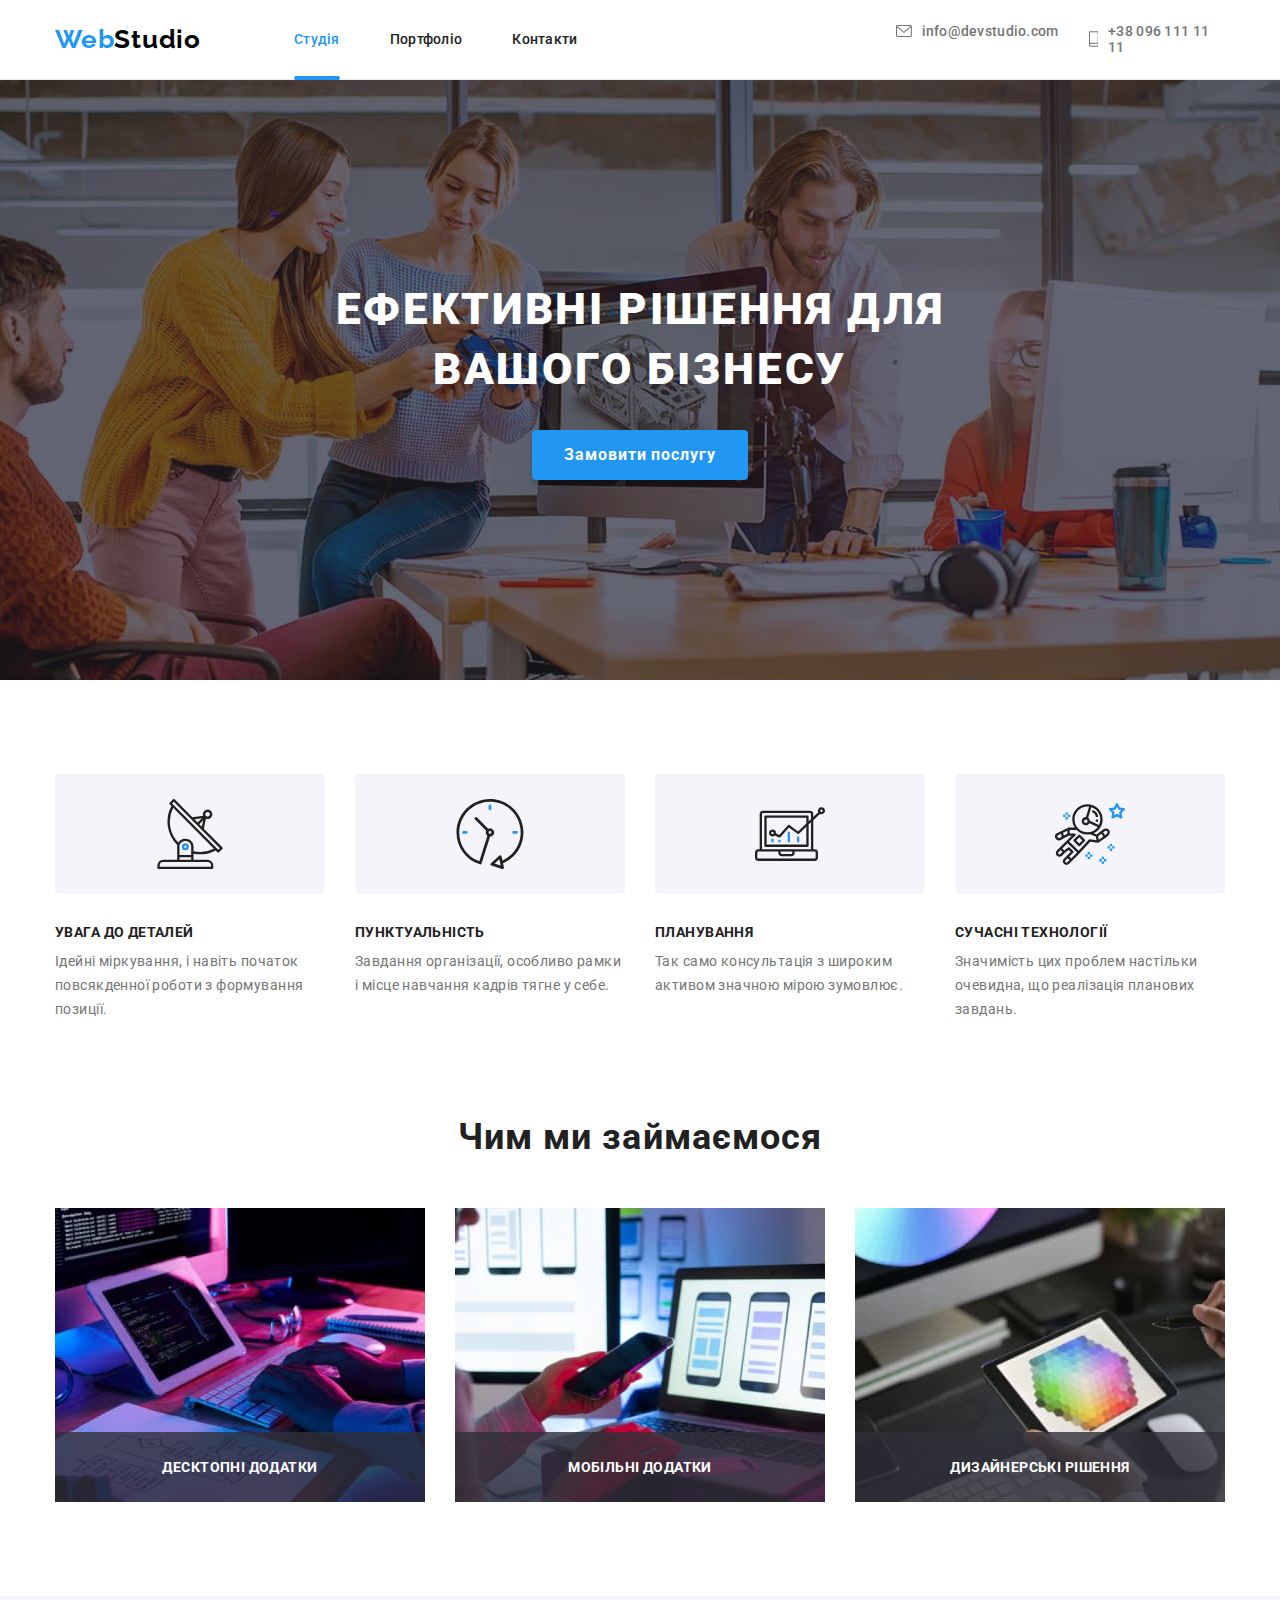
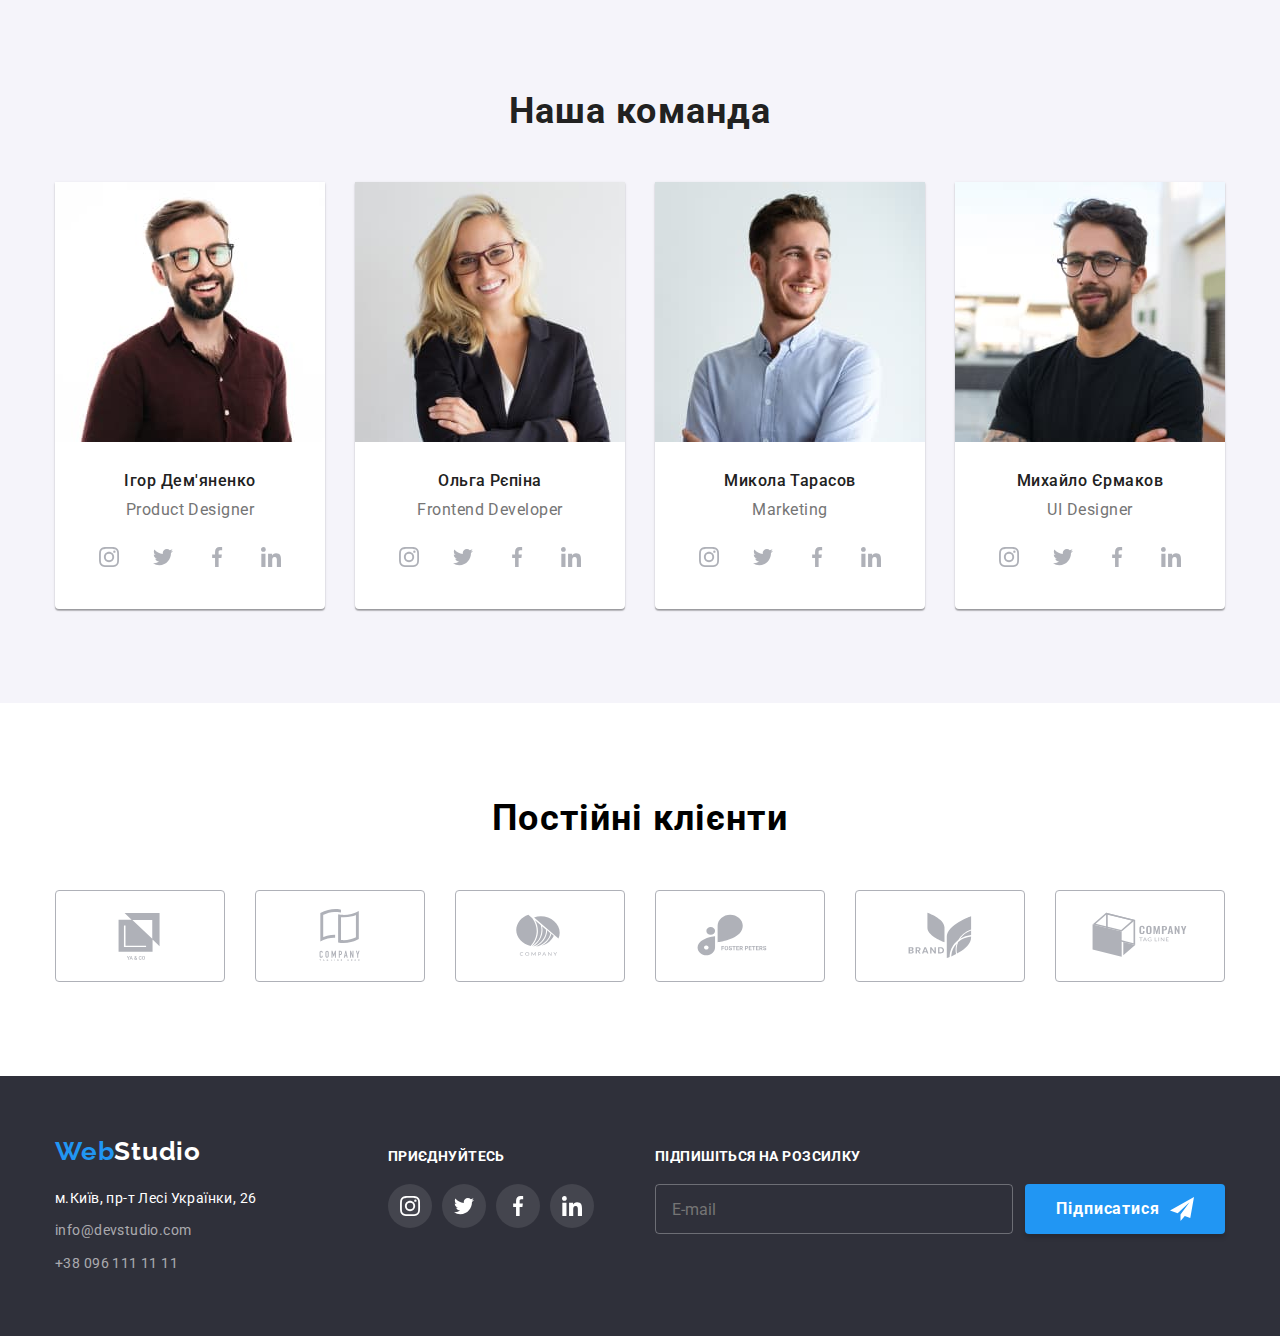
==== commit e2da5a6d: "y,utyjt4heg" ====
--- a/index.html
+++ b/index.html
@@ -14,7 +14,7 @@
       href="https://fonts.googleapis.com/css2?family=Raleway:wght@700&family=Roboto:ital,wght@0,400;0,500;0,700;0,900;1,100&display=swap"
       rel="stylesheet"
     />
-    <link rel="stylesheet" href="./css/main.min.css" />
+    <link rel="stylesheet" href="./CSS/main.min.css" />
     <title>WebStudio</title>
   </head>
   <body>
--- a/CSS/main.min.css
+++ b/CSS/main.min.css
@@ -0,0 +1 @@
+:root{--main-color: #212121;--secondary-color: #2196F3;--description-color: #757575;--function: cubic-bezier(0.4, 0, 0.2, 1) 250ms}body{font-family:Roboto,sans-serif;font-weight:400;font-style:normal}a{text-decoration:none}h1,h2,h3,h4,h5,h6{margin:0;padding:0}p{margin:0}ul{padding-left:0;margin:0;list-style:none}img{display:block}button{margin:0;border:0}.container{width:1200px;padding:0 15px;margin:0 auto}.section{padding-top:94px;padding-bottom:94px}.header{border-bottom:1px solid #ececec}.container--header{display:flex;align-items:center}.navigation__list{display:flex;list-style:none;align-items:center}.navigation__item{margin-right:50px;padding-bottom:31px;padding-top:32px;position:relative}.navigation__item:first-child{margin-right:93px;padding:0}.navigation__item:last-child{margin-right:0}.navigation__link{display:block;color:var(--main-color);font-weight:500;font-size:14px;line-height:1.14;letter-spacing:.02em;transition:color var(--function)}.navigation__link:hover,.navigation__link:focus{color:var(--secondary-color)}.navigation__link--active{color:var(--secondary-color)}.navigation__link--active::before{position:absolute;width:100%;height:4px;border-radius:2px;content:"";background-color:var(--secondary-color);bottom:-1px}.contacts{margin-left:318px}.contacts__list{display:flex;margin:0;list-style:none;padding:0}.contacts__item{margin-right:30px}.contacts__item:last-child{margin-right:0}.contacts__link{color:var(--description-color);font-style:normal;font-size:14px;line-height:1.17;font-weight:500;letter-spacing:.02em;display:flex;align-items:center;transition:color var(--function)}.contacts__icon{fill:var(--description-color);margin-right:10px;transition:fill var(--function)}.contacts__link:hover,.contacts__link:focus,.contacts__link:hover .contacts__icon,.contacts__link:focus .contacts__icon{color:var(--secondary-color);fill:var(--secondary-color)}.logo{font-family:raleway,sans-serif;font-weight:700;font-size:26px;line-height:1.19;color:#000;padding-top:24px;padding-bottom:24px;letter-spacing:.03em}.logo__web{color:var(--secondary-color)}.logo--footer{display:block;color:#fff;padding:0;margin-bottom:20px}.social-media__list{display:flex;gap:10px}.social-media__link{width:44px;height:44px;display:flex;justify-content:center;align-items:center;border-radius:50%;transition:background-color var(--function)}.social-media__icon{fill:#afb1b8;transition:fill var(--function)}.social-media__link:hover,.social-media__link:focus{background-color:var(--secondary-color)}.social-media__link:hover .social-media__icon,.social-media__link:focus .social-media__icon{fill:#fff}.social-media__link--footer{background-color:rgba(255,255,255,.1)}.social-media__icon--footer{fill:#fff}.section--hero{background-color:#2f303a;padding-top:200px;padding-bottom:200px;background-image:linear-gradient(to bottom, rgba(47, 48, 58, 0.4), rgba(47, 48, 58, 0.4)),url(../images/hero-image.jpg);background-repeat:no-repeat;background-position:center}.container--hero{display:flex;flex-direction:column;align-items:center}.hero{color:#fff;width:696px;text-transform:uppercase;font-weight:900;letter-spacing:.06em;font-size:44px;line-height:1.36;text-align:center;margin-bottom:30px}.section--our-benefits{padding-top:94px;padding-bottom:0}.our-benefits__headline{display:none}.our-benefits__list{display:flex;gap:30px}.our-benefits__icon-card{background-color:#f5f4fa;display:flex;justify-content:center;padding:25px 100px;margin-bottom:30px;border-radius:4px}.our-benefits__subtitle{font-size:14px;line-height:1.17;text-transform:uppercase;letter-spacing:.03em;margin-bottom:10px;color:var(--main-color)}.our-benefits__description{color:var(--description-color);letter-spacing:.03em;font-size:14px;line-height:1.71}.what-do-we-do__title{display:flex;justify-content:center;font-size:36px;line-height:1.17;letter-spacing:.03em;color:var(--main-color);margin-bottom:50px}.what-do-we-do__list{display:flex;justify-content:center;gap:30px}.what-do-we-do__item{position:relative}.what-do-we-do__description{display:flex;justify-content:center;align-items:center;background-color:rgba(47,48,58,.8);text-transform:uppercase;font-size:14px;line-height:1.172;width:370px;padding-top:27px;padding-bottom:27px;color:#fff;letter-spacing:.03em;position:absolute;bottom:0}.section--our-team{background-color:#f5f4fa}.our-team__headline{display:flex;justify-content:center;font-size:36px;line-height:1.17;color:var(--main-color);letter-spacing:.03em;margin-bottom:50px}.our-team__list{display:flex;gap:30px}.our-team__item{display:flex;flex-direction:column;align-items:center;background-color:#fff;box-shadow:0 2px 1px rgba(0,0,0,.2),0 1px 1px rgba(0,0,0,.14),0 1px 3px rgba(0,0,0,.12);border-bottom-left-radius:4px;border-bottom-right-radius:4px}.our-team__info{display:flex;flex-direction:column;align-items:center;padding:30px 32px}.our-team__employee{margin-bottom:10px;font-weight:500;font-size:16px;line-height:1.17;letter-spacing:.03em;color:var(--main-color)}.our-team__position{font-size:16px;line-height:1.17;letter-spacing:.03em;color:var(--description-color);margin-bottom:16px}.clients__title{display:flex;justify-content:center;font-size:36px;line-height:1.171;margin-bottom:50px;letter-spacing:.03em}.clients__list{display:flex;justify-content:center;gap:30px}.clients__link{display:flex;justify-content:center;align-items:center;width:170px;height:92px;border:1px solid #afb1b8;border-radius:4px;transition:border cubic-bezier(0.4, 0, 0.2, 1) 250ms}.clients__icon{fill:#afb1b8;transition:fill cubic-bezier(0.4, 0, 0.2, 1) 250ms}.clients__link:hover,.clients__link:focus,.clients__link:hover .clients__icon,.clients__link:focus .clients__icon{border-color:var(--secondary-color);fill:var(--secondary-color);cursor:pointer}.backdrop{position:fixed;background-color:rgba(0,0,0,.2);width:100%;height:100%;top:0;left:0;transition:opacity cubic-bezier(0.4, 0, 0.2, 1) 250ms,visibility cubic-bezier(0.4, 0, 0.2, 1) 250ms}.modal{position:absolute;top:50%;left:50%;transform:translate(-50%, -50%);width:528px;height:581px;background-color:#fff;padding:40px;box-shadow:0 2px 1px rgba(0,0,0,.2),0 1px 1px rgba(0,0,0,.14),0 1px 3px rgba(0,0,0,.12)}.modal__button-close{position:absolute;top:8px;right:8px;width:30px;height:30px;border-radius:50%;border:1px solid rgba(0,0,0,.1);background-color:#fff;cursor:pointer;padding:0}.modal__title{font-size:20px;line-height:1.172;color:var(--main-color);letter-spacing:.03em;display:flex;justify-content:center;margin-bottom:12px}.modal .modal__input-label{display:block;font-size:12px;line-height:1.1716667;color:var(--description-color);letter-spacing:.01em;margin-bottom:4px}.modal__input{height:40px;padding:12px 12px 12px 42px;border-radius:4px;border:1px solid rgba(33,33,33,.2);width:100%;outline:none;font-size:16px;line-height:16px;transition:border-color cubic-bezier(0.4, 0, 0.2, 1) 250ms}.modal__input:focus,.modal__input:focus+.modal__input-icon{border-color:var(--secondary-color);fill:var(--secondary-color)}.modal__input-wrapper{position:relative;margin-bottom:10px}.modal__input-wrapper:not(:last-child){margin-bottom:10px}.modal__input-icon{position:absolute;left:12px;top:50%;transform:translateY(-50%);transition:fill cubic-bezier(0.4, 0, 0.2, 1) 250ms}.modal__comment{width:100%;height:120px;padding:12px 16px;font-size:12px;line-height:1.1716667;letter-spacing:.01em;border:1px solid rgba(33,33,33,.2);border-radius:4px;margin-bottom:20px;outline:none;transition:border-color cubic-bezier(0.4, 0, 0.2, 1) 250ms}.modal__comment:focus{border-color:var(--secondary-color)}.modal__agreement-wrapper{display:flex;align-items:center}.modal__checkbox-label{position:relative;color:var(--description-color);font-size:14px;line-height:1.71;padding-left:36px;letter-spacing:.03em}.modal__checkbox-label::before{position:absolute;content:"";width:16px;height:15px;border:2px solid var(--main-color);border-radius:2px;left:12px;top:50%;transform:translateY(-50%)}.modal__checkbox-label::after{position:absolute;content:"";width:16px;height:15px;left:12px;top:50%;transform:translateY(-50%);background-image:url(../images/SVG/check.svg);opacity:0}.modal__checkbox-input{-webkit-appearance:none;-moz-appearance:none;appearance:none}.modal__checkbox-input:checked+.modal__checkbox-label::after{opacity:1}.modal__terms-link{text-decoration:underline;color:var(--secondary-color)}.is-hidden{opacity:0;visibility:hidden;pointer-events:none}.main-button{width:216px;font-size:16px;line-height:1.875;font-weight:700;color:#fff;background-color:var(--secondary-color);letter-spacing:.06em;padding:10px 24px;border-radius:4px;transition:background-color var(--function);box-shadow:0 4px 4px rgba(0,0,0,.15)}.main-button:hover,.main-button:focus{background-color:#188ce8;cursor:pointer}.main-button--footer{display:flex;align-items:center;justify-content:center;width:200px}.main-button--submit{width:200px;margin-left:124px;margin-top:30px}.icon-telegram{margin-left:10px}.filter__list{display:flex;justify-content:center;margin-bottom:50px;gap:8px}.filter__button{font-weight:500;font-size:16px;line-height:1.625;padding:6px 25px;letter-spacing:.03em;border-radius:4px;background-color:#f5f4fa;color:var(--main-color);transition:color cubic-bezier(0.4, 0, 0.2, 1) 250ms,background-color cubic-bezier(0.4, 0, 0.2, 1) 250ms,box-shadow cubic-bezier(0.4, 0, 0.2, 1) 250ms}.filter__button:hover,.filter__button:focus{background-color:var(--secondary-color);color:#fff;cursor:pointer;box-shadow:0 2px 2px rgba(0,0,0,.12),0 1px 2px rgba(0,0,0,.08),0 3px 1px rgba(0,0,0,.1)}.portfolio__title{display:none}.portfolio__list{display:flex;flex-wrap:wrap;gap:30px}.portfolio__link{display:flex;flex-direction:column;transition:box-shadow cubic-bezier(0.4, 0, 0.2, 1) 250ms}.portfolio__link:hover,.portfolio__link:focus{box-shadow:1px 4px 6px 0 rgba(0,0,0,.16),0 4px 4px 0 rgba(0,0,0,.06),0 1px 1px 0 rgba(0,0,0,.12)}.portfolio__info{padding-top:20px;padding-bottom:19px;padding-left:23px;padding-right:23px;border-right:1px solid #eee;border-left:1px solid #eee;border-bottom:1px solid #eee}.portfolio__project{font-weight:700;font-size:18px;line-height:2;margin-bottom:4px;color:var(--main-color);letter-spacing:.06em}.portfolio__project-type{font-size:16px;line-height:1.875;color:var(--description-color);letter-spacing:.03em}.portfolio__card{position:relative;width:370px;height:294px;overflow:hidden}.portfolio__project-description{position:absolute;width:100%;height:100%;background-color:rgba(33,150,243,.9);color:#fff;top:0;transform:translateY(101%);transition:transform cubic-bezier(0.4, 0, 0.2, 1) 250ms;display:flex;padding-left:24px;padding-right:24px;justify-content:center;align-items:center;font-size:18px;line-height:1.556;letter-spacing:.03em}.portfolio__link:hover .portfolio__project-description,.portfolio__link:focus .portfolio__project-description{transform:translateY(0)}.footer{background-color:#2f303a;padding:60px 0}.container--footer{display:flex;justify-content:space-between}.footer__item{margin-bottom:9px;color:#fff}.footer__item:last-child{margin-bottom:0}.footer__link{color:rgba(255,255,255,.6);font-style:normal;font-size:14px;line-height:1.71;letter-spacing:.03em;transition:color cubic-bezier(0.4, 0, 0.2, 1) 250ms}.footer__link--location{color:#fff}.footer__link:hover,.footer__link:focus{color:var(--secondary-color)}.footer__social-media{padding-top:12px;margin-left:70px}.footer__join{text-transform:uppercase;font-size:14px;line-height:1.172;color:#fff;letter-spacing:.03em;margin-bottom:20px}.subscription{padding-top:12px}.subscription__title{text-transform:uppercase;font-size:14px;line-height:1.172;color:#fff;letter-spacing:.03em;margin-bottom:20px}.subscription__form{display:flex}.subscription__input{background-color:rgba(0,0,0,0);height:50px;width:358px;border:1px solid rgba(255,255,255,.3);border-radius:4px;color:#fff;outline:none;transition:border-color cubic-bezier(0.4, 0, 0.2, 1) 250ms;margin-right:12px;padding:15px 16px}.subscription__input:focus{border-color:var(--secondary-color)}/*# sourceMappingURL=main.min.css.map */